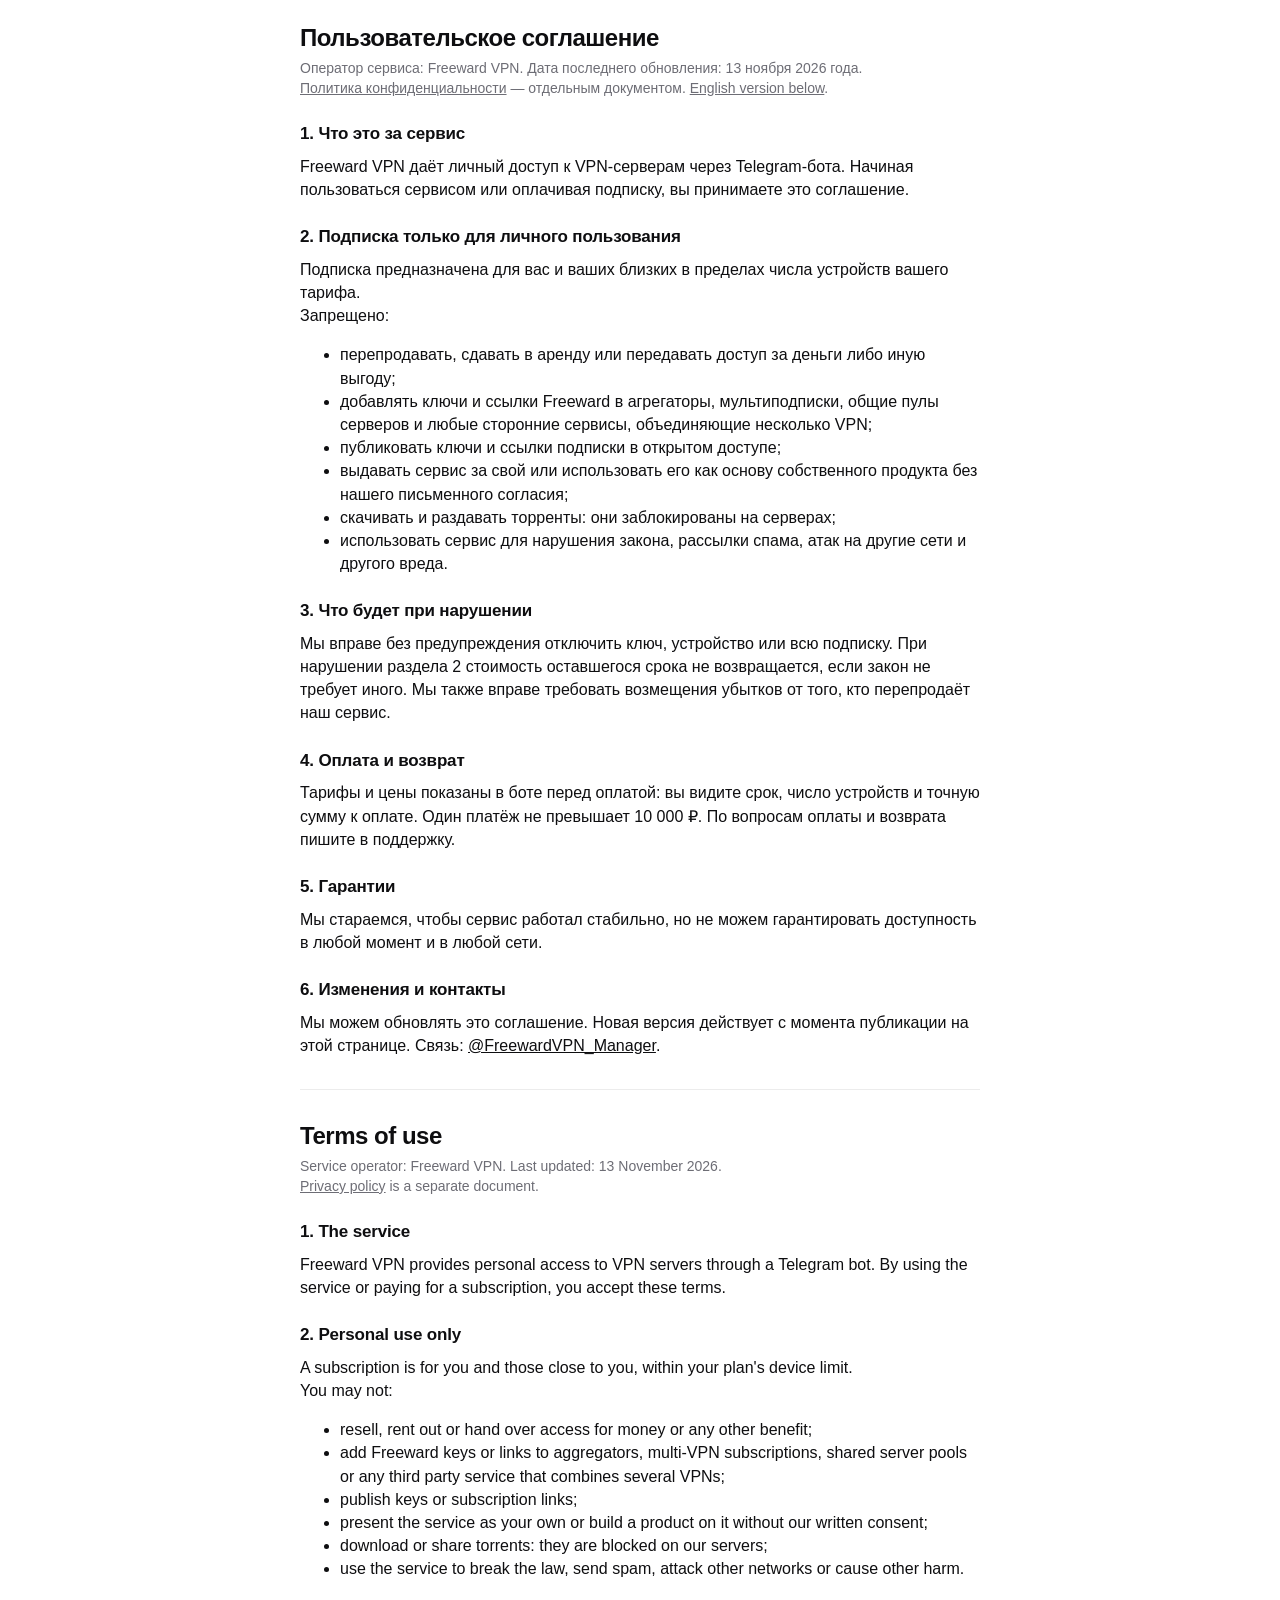
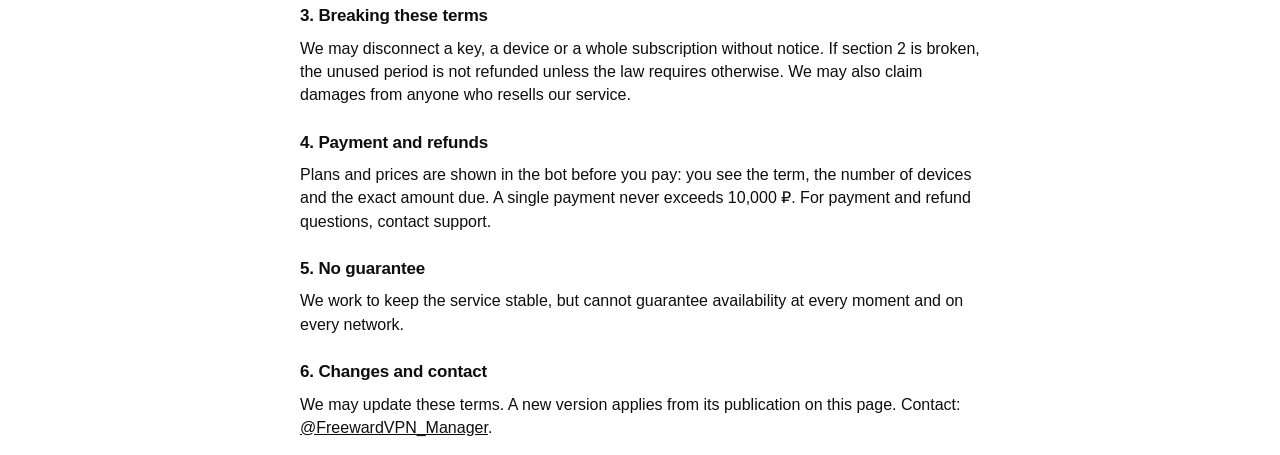
==== terms.html @ 2f69c4b9 "Freeward VPN: public site for payment moderation" ====
<!doctype html>
<html>
<head>
  <meta charset="utf-8">
  <meta name="viewport" content="width=device-width, initial-scale=1">
  <title>Freeward VPN: пользовательское соглашение</title>
  <link rel="stylesheet" href="style.css">
</head>
<body class="document">
  <main>
    <h1>Пользовательское соглашение</h1>
    <p class="hint">Оператор сервиса: Freeward VPN. Дата последнего обновления: 13 ноября 2026 года.</p>
    <p class="hint"><a href="privacy.html">Политика конфиденциальности</a> — отдельным документом. <a href="#en">English version below</a>.</p>

    <h2>1. Что это за сервис</h2>
    <p>Freeward VPN даёт личный доступ к VPN-серверам через Telegram-бота. Начиная пользоваться сервисом или оплачивая подписку, вы принимаете это соглашение.</p>

    <h2>2. Подписка только для личного пользования</h2>
    <p>Подписка предназначена для вас и ваших близких в пределах числа устройств вашего тарифа.</p>
    <p>Запрещено:</p>
    <ul>
      <li>перепродавать, сдавать в аренду или передавать доступ за деньги либо иную выгоду;</li>
      <li>добавлять ключи и ссылки Freeward в агрегаторы, мультиподписки, общие пулы серверов и любые сторонние сервисы, объединяющие несколько VPN;</li>
      <li>публиковать ключи и ссылки подписки в открытом доступе;</li>
      <li>выдавать сервис за свой или использовать его как основу собственного продукта без нашего письменного согласия;</li>
      <li>скачивать и раздавать торренты: они заблокированы на серверах;</li>
      <li>использовать сервис для нарушения закона, рассылки спама, атак на другие сети и другого вреда.</li>
    </ul>

    <h2>3. Что будет при нарушении</h2>
    <p>Мы вправе без предупреждения отключить ключ, устройство или всю подписку. При нарушении раздела 2 стоимость оставшегося срока не возвращается, если закон не требует иного. Мы также вправе требовать возмещения убытков от того, кто перепродаёт наш сервис.</p>

    <h2>4. Оплата и возврат</h2>
    <p>Тарифы и цены показаны в боте перед оплатой: вы видите срок, число устройств и точную сумму к оплате. Один платёж не превышает 10 000 ₽. По вопросам оплаты и возврата пишите в поддержку.</p>

    <h2>5. Гарантии</h2>
    <p>Мы стараемся, чтобы сервис работал стабильно, но не можем гарантировать доступность в любой момент и в любой сети.</p>

    <h2>6. Изменения и контакты</h2>
    <p>Мы можем обновлять это соглашение. Новая версия действует с момента публикации на этой странице. Связь: <a href="https://t.me/FreewardVPN_Manager">@FreewardVPN_Manager</a>.</p>

    <hr>

    <h1 id="en">Terms of use</h1>
    <p class="hint">Service operator: Freeward VPN. Last updated: 13 November 2026.</p>
    <p class="hint"><a href="privacy.html">Privacy policy</a> is a separate document.</p>

    <h2>1. The service</h2>
    <p>Freeward VPN provides personal access to VPN servers through a Telegram bot. By using the service or paying for a subscription, you accept these terms.</p>

    <h2>2. Personal use only</h2>
    <p>A subscription is for you and those close to you, within your plan's device limit.</p>
    <p>You may not:</p>
    <ul>
      <li>resell, rent out or hand over access for money or any other benefit;</li>
      <li>add Freeward keys or links to aggregators, multi-VPN subscriptions, shared server pools or any third party service that combines several VPNs;</li>
      <li>publish keys or subscription links;</li>
      <li>present the service as your own or build a product on it without our written consent;</li>
      <li>download or share torrents: they are blocked on our servers;</li>
      <li>use the service to break the law, send spam, attack other networks or cause other harm.</li>
    </ul>

    <h2>3. Breaking these terms</h2>
    <p>We may disconnect a key, a device or a whole subscription without notice. If section 2 is broken, the unused period is not refunded unless the law requires otherwise. We may also claim damages from anyone who resells our service.</p>

    <h2>4. Payment and refunds</h2>
    <p>Plans and prices are shown in the bot before you pay: you see the term, the number of devices and the exact amount due. A single payment never exceeds 10,000 ₽. For payment and refund questions, contact support.</p>

    <h2>5. No guarantee</h2>
    <p>We work to keep the service stable, but cannot guarantee availability at every moment and on every network.</p>

    <h2>6. Changes and contact</h2>
    <p>We may update these terms. A new version applies from its publication on this page. Contact: <a href="https://t.me/FreewardVPN_Manager">@FreewardVPN_Manager</a>.</p>
  </main>
</body>
</html>
---- style.css ----
/* One black and white look, the same as the logo. Telegram's own theme colours
   are not used: they differ between apps and turn the brand a muddy blue. */
:root {
  --bg: #ffffff;
  --surface: #f4f4f6;
  --soft: #e9e9ed;
  --line: rgb(14 14 16 / .08);
  --fg: #0e0e10;
  --muted: #6d6d75;
  --accent: #0e0e10;
  --on-accent: #ffffff;
  --good: #1f9d55;
  --bad: #d6453d;

  /* A soft overshoot, the feel of iOS springs. */
  --spring: linear(0, .009, .035 2.1%, .141 4.4%, .723 12.9%, .938 16.7%, 1.017, 1.077,
    1.121, 1.149 24.3%, 1.159, 1.163, 1.161, 1.154 29.9%, 1.129 32.8%, 1.051 39.6%,
    1.017 43.1%, .991, .977 51%, .974 53.8%, .975 57.1%, .997 69.8%, 1.003 76.9%, 1);
  --smooth: cubic-bezier(.22, 1, .36, 1);
  --tab-height: 62px;
  --bottom: max(env(safe-area-inset-bottom), var(--tg-safe-area-inset-bottom, 0px));
}

:root[data-theme="dark"] {
  --bg: #0e0e10;
  --surface: #18181c;
  --soft: #26262c;
  --line: rgb(255 255 255 / .08);
  --fg: #ffffff;
  --muted: #92929b;
  --accent: #ffffff;
  --on-accent: #0e0e10;
  --good: #37c978;
  --bad: #ff6b62;
}

@media (prefers-color-scheme: dark) {
  :root:not([data-theme="light"]) {
    --bg: #0e0e10;
    --surface: #18181c;
    --soft: #26262c;
    --line: rgb(255 255 255 / .08);
    --fg: #ffffff;
    --muted: #92929b;
    --accent: #ffffff;
    --on-accent: #0e0e10;
    --good: #37c978;
    --bad: #ff6b62;
  }
}

* { box-sizing: border-box; -webkit-tap-highlight-color: transparent; }

html { background: var(--bg); }

body {
  margin: 0;
  min-height: 100vh;
  overflow-x: hidden;
  background: var(--bg);
  color: var(--fg);
  font: 16px/1.45 -apple-system, BlinkMacSystemFont, "Segoe UI", Roboto, "Helvetica Neue", sans-serif;
  -webkit-font-smoothing: antialiased;
}

main {
  width: 100%;
  max-width: 520px;
  margin: 0 auto;
  padding: 16px 16px calc(var(--tab-height) + var(--bottom) + 24px);
}

/* Everything on a screen arrives one after another, from where the finger went. */
section > *, .tiles > *, #more-list > *, #device-list > * { animation: rise .6s var(--smooth) backwards; }
section > :nth-child(2) { animation-delay: .03s; }
section > :nth-child(3) { animation-delay: .06s; }
section > :nth-child(4) { animation-delay: .09s; }
section > :nth-child(5) { animation-delay: .12s; }
section > :nth-child(n + 6) { animation-delay: .15s; }
.tiles > :nth-child(1), #more-list > :nth-child(1), #device-list > :nth-child(1) { animation-delay: .08s; }
.tiles > :nth-child(2), #more-list > :nth-child(2), #device-list > :nth-child(2) { animation-delay: .12s; }
.tiles > :nth-child(3), #more-list > :nth-child(3), #device-list > :nth-child(3) { animation-delay: .16s; }
.tiles > :nth-child(4), #more-list > :nth-child(4), #device-list > :nth-child(4) { animation-delay: .2s; }
#more-list > :nth-child(n + 5), #device-list > :nth-child(n + 5) { animation-delay: .24s; }

h1 { font-size: 28px; line-height: 1.15; letter-spacing: -.025em; margin: 8px 0 6px; font-weight: 750; }
h2 { font-size: 17px; letter-spacing: -.01em; margin: 26px 0 8px; font-weight: 700; }
p { margin: 0; }
.muted { color: var(--muted); }
.small { font-size: 14px; }
.center { text-align: center; margin-top: 20px; }
.pre { white-space: pre-line; }

@keyframes rise {
  from { opacity: 0; transform: translate(var(--from-x, 0), var(--from-y, 12px)); }
  to { opacity: 1; transform: none; }
}

@keyframes grow { from { transform: scaleX(0); } }
@keyframes pop { 40% { transform: scale(1.22); } }

@keyframes logo-in {
  from { opacity: 0; transform: scale(.4) rotate(-14deg); }
  to { opacity: 1; transform: none; }
}

@keyframes breathe { 50% { transform: scale(1.05); } }

/* Top line of the home screen. */
.top { display: flex; align-items: center; gap: 10px; }
.top strong { font-size: 17px; letter-spacing: -.01em; flex: 1; }

.cross {
  width: 20px;
  height: 26px;
  background: var(--fg);
  mask: url(logo.svg) center / contain no-repeat;
  -webkit-mask: url(logo.svg) center / contain no-repeat;
}

.pill {
  display: inline-flex;
  align-items: center;
  gap: 7px;
  padding: 6px 12px;
  border-radius: 99px;
  background: var(--surface);
  color: var(--muted);
  font-size: 13px;
  font-weight: 600;
}

.pill::before {
  content: "";
  width: 8px;
  height: 8px;
  border-radius: 50%;
  background: var(--muted);
}

.pill.on { color: var(--fg); }
.pill.on::before { background: var(--good); animation: pulse 2.2s ease-out infinite; }

@keyframes pulse {
  0% { box-shadow: 0 0 0 0 color-mix(in srgb, var(--good) 55%, transparent); }
  70%, 100% { box-shadow: 0 0 0 9px transparent; }
}

/* The living substance is the heart of the home screen. */
.hero { text-align: center; padding: 8px 0 18px; }
.hero h1 { margin-top: 0; }

.orb {
  display: grid;
  place-items: center;
  width: 216px;
  height: 216px;
  margin: 6px auto 8px;
}

.orb canvas { grid-area: 1 / 1; width: 100%; height: 100%; }

.orb .mark {
  grid-area: 1 / 1;
  width: 30px;
  height: 38px;
  background: var(--bg);
  mask: url(logo.svg) center / contain no-repeat;
  -webkit-mask: url(logo.svg) center / contain no-repeat;
}

.orb { transition: opacity .5s ease; animation: orb-in .8s var(--spring) backwards; }
.orb.sleep { opacity: .28; }

@keyframes orb-in {
  from { opacity: 0; transform: scale(.6); }
  to { opacity: 1; transform: none; }
}

.bar {
  height: 6px;
  max-width: 260px;
  margin: 14px auto 0;
  border-radius: 99px;
  background: var(--soft);
  overflow: hidden;
}

.bar i {
  display: block;
  height: 100%;
  border-radius: 99px;
  background: var(--fg);
  transform-origin: left;
  animation: grow 1.2s var(--smooth) .25s both;
}

.bar.low i { background: var(--bad); }

/* Buttons sink under the finger and spring back. */
button {
  display: flex;
  align-items: center;
  justify-content: center;
  gap: 8px;
  width: 100%;
  min-height: 52px;
  padding: 14px 16px;
  border: 0;
  border-radius: 16px;
  background: var(--surface);
  color: var(--fg);
  font: inherit;
  font-weight: 650;
  text-align: center;
  cursor: pointer;
  transition: transform .45s var(--spring), background-color .2s ease, color .2s ease, opacity .2s ease;
}

button:active { transform: scale(.97); transition-duration: .1s; }
button:disabled { opacity: .5; }
svg { flex: none; width: 22px; height: 22px; fill: currentColor; fill-rule: evenodd; }
.primary { background: var(--accent); color: var(--on-accent); }
.ghost { background: var(--surface); }
.ghost.small { width: auto; min-height: 38px; padding: 8px 14px; border-radius: 12px; background: var(--soft); font-size: 14px; flex: none; }
.stack { display: grid; gap: 8px; }
#screen-devices .primary, #screen-friends .primary, #doctor-fix { margin-top: 12px; }
#copy-ref, #doctor-support { margin-top: 8px; }

.panel {
  margin-top: 14px;
  padding: 16px;
  border-radius: 20px;
  background: var(--surface);
}

.panel h2 { margin: 0 0 10px; }

.steps { list-style: none; margin: 0; padding: 0; display: grid; gap: 12px; }
.steps li { display: flex; align-items: center; gap: 12px; }
.steps span { flex: 1; font-size: 15px; line-height: 1.3; }

.steps b {
  flex: none;
  display: grid;
  place-items: center;
  width: 28px;
  height: 28px;
  border-radius: 50%;
  background: var(--accent);
  color: var(--on-accent);
  font-size: 14px;
}

/* Four doors on the home screen. */
.tiles { display: grid; grid-template-columns: 1fr 1fr; gap: 8px; margin-top: 14px; }

.tile {
  display: block;
  min-height: 104px;
  padding: 14px;
  border-radius: 20px;
  text-align: left;
  font-weight: 650;
  line-height: 1.25;
}

.tile svg { display: block; margin-bottom: 12px; }
.tile small { display: block; margin-top: 2px; color: var(--muted); font-weight: 500; font-size: 13px; }

/* Rows in a list: devices, plans and the "More" tab. */
.list { display: grid; gap: 8px; margin-top: 14px; }
h2 + .list, h2 + .chips { margin-top: 0; }

.row {
  display: flex;
  align-items: center;
  justify-content: flex-start;
  min-height: 60px;
  padding: 12px 14px;
  gap: 12px;
  text-align: left;
  font-weight: 600;
  border-radius: 18px;
  background: var(--surface);
  outline: 2px solid transparent;
  outline-offset: -2px;
  transition: transform .5s var(--spring), outline-color .2s ease, background-color .2s ease;
}

.row > span:not(.icon):not(.end) { flex: 1; min-width: 0; line-height: 1.25; }
.row small { display: block; color: var(--muted); font-weight: 500; font-size: 13px; margin-top: 2px; }
.row .end { flex: none; color: var(--muted); font-size: 14px; font-weight: 600; }
.row .chevron { flex: none; display: grid; color: var(--muted); }
.row .chevron svg { width: 18px; height: 18px; }
.row[aria-pressed="true"] { outline-color: var(--fg); transform: scale(1.015); }
.row[aria-pressed="true"] .deal { animation: pop .5s var(--spring); }

.row .icon {
  flex: none;
  display: grid;
  place-items: center;
  width: 38px;
  height: 38px;
  border-radius: 12px;
  background: var(--soft);
}

.row .deal {
  margin-left: 8px;
  padding: 2px 7px;
  border-radius: 99px;
  background: var(--accent);
  color: var(--on-accent);
  font-size: 12px;
  font-style: normal;
  font-weight: 700;
}

.dot { flex: none; width: 10px; height: 10px; border-radius: 50%; background: var(--muted); }
.dot.on { background: var(--good); animation: pulse 2.2s ease-out infinite; }
.dot.off { background: var(--bad); }

/* Settings-style groups: rows share one card and part with a thin line. */
.group { overflow: hidden; border-radius: 20px; background: var(--surface); }
.group .row { width: 100%; min-height: 58px; border-radius: 0; background: transparent; }
.group .row + .row { box-shadow: inset 0 1px 0 var(--line); }
.group .row:active { transform: none; background: var(--soft); }
.group.settings { padding: 12px; }
.group.settings .langs { margin-top: 0; background: var(--soft); }
.group.settings .label { margin: 0 2px 8px; color: var(--muted); font-size: 14px; }
.group.settings .langs + .label { margin-top: 14px; }
#screen-more h2:first-of-type, #more-list h2:first-child { margin-top: 14px; }

/* Device and server counts sit side by side. */
.chips { display: grid; grid-template-columns: 1fr 1fr; gap: 8px; margin-top: 10px; }

.chips button {
  display: block;
  min-height: 72px;
  padding: 12px;
  border-radius: 18px;
  text-align: left;
  outline: 2px solid transparent;
  outline-offset: -2px;
  line-height: 1.25;
}

.chips small { display: block; color: var(--muted); font-weight: 500; font-size: 13px; margin-top: 3px; }
.chips button { transition: transform .5s var(--spring), outline-color .2s ease; }
.chips button[aria-pressed="true"] { outline-color: var(--fg); transform: scale(1.03); }

.switch { display: flex; align-items: center; gap: 12px; margin-top: 18px; font-weight: 600; cursor: pointer; }

.switch input {
  appearance: none;
  -webkit-appearance: none;
  flex: none;
  position: relative;
  width: 48px;
  height: 28px;
  margin: 0;
  border-radius: 99px;
  background: var(--soft);
  transition: background-color .2s ease;
}

.switch input::after {
  content: "";
  position: absolute;
  top: 3px;
  left: 3px;
  width: 22px;
  height: 22px;
  border-radius: 50%;
  background: var(--fg);
  transition: transform .4s var(--spring);
}

.switch input:checked { background: var(--good); }
.switch input:checked::after { transform: translateX(20px); background: #fff; }

#gift-box { display: grid; gap: 6px; margin-top: 12px; }

.numbers.single { grid-template-columns: 1fr; }
#status-page { margin-top: 12px; }
#friends-levels { font-size: 15px; }

.steps.page { margin: 16px 0; }
#tv-send, #give-send { margin-top: 12px; }

/* A country row fills up with its share of the votes. */
.vote { position: relative; overflow: hidden; }
.vote .fill { position: absolute; inset: 0 auto 0 0; background: var(--soft); transition: width .7s var(--smooth); }
.vote > span { position: relative; }

/* The answer to "am I protected?" */
.verdict { text-align: center; padding: 26px 18px; }
.verdict h2 { margin: 12px 0 6px; font-size: 22px; }
#protect-mark { display: grid; place-items: center; width: 72px; height: 72px; margin: 0 auto; border-radius: 50%; background: var(--soft); color: var(--muted); }
#protect-mark.on { background: var(--good); color: #fff; animation: pop .6s var(--spring); }
#protect-mark.off { background: var(--bad); color: #fff; animation: pop .6s var(--spring); }
#protect-mark svg { width: 40px; height: 40px; }
#protect-again { margin-top: 10px; }

/* The price stays in view while the plan is being chosen. */
.checkout {
  position: sticky;
  bottom: calc(var(--tab-height) + var(--bottom) + 8px);
  display: grid;
  gap: 8px;
  margin-top: 18px;
  padding: 12px;
  border-radius: 22px;
  background: var(--surface);
  box-shadow: 0 0 0 1px var(--line), 0 10px 30px rgb(0 0 0 / .18);
}

.sum { display: flex; justify-content: space-between; align-items: baseline; gap: 12px; padding: 2px 4px; }
.sum strong { font-size: 26px; font-variant-numeric: tabular-nums; letter-spacing: -.02em; white-space: nowrap; }
.checkout .ghost { background: var(--soft); }

.numbers { display: grid; grid-template-columns: repeat(3, 1fr); gap: 8px; margin-top: 16px; }

.numbers div { padding: 14px 10px; border-radius: 18px; background: var(--surface); text-align: center; }
.numbers b { display: block; font-size: 22px; letter-spacing: -.02em; font-variant-numeric: tabular-nums; }
.numbers span { color: var(--muted); font-size: 13px; }

.langs { display: grid; grid-template-columns: 1fr 1fr; gap: 4px; margin-top: 12px; padding: 4px; border-radius: 16px; background: var(--surface); }
.langs.thirds { grid-template-columns: repeat(3, 1fr); }
.langs.thirds button { font-size: 14px; line-height: 1.15; }
.langs button { min-height: 42px; padding: 8px; border-radius: 12px; background: transparent; color: var(--muted); }
.langs button[aria-pressed="true"] { background: var(--accent); color: var(--on-accent); }

/* The bar at the bottom, like any phone app. */
.tabs {
  position: fixed;
  left: 0;
  right: 0;
  bottom: 0;
  z-index: 3;
  display: flex;
  justify-content: center;
  padding: 6px 8px var(--bottom);
  background: color-mix(in srgb, var(--bg) 88%, transparent);
  backdrop-filter: blur(18px);
  -webkit-backdrop-filter: blur(18px);
  border-top: 1px solid var(--line);
}

.tabs-row { position: relative; display: flex; width: 100%; max-width: 496px; }

/* A soft pill slides under the chosen tab. */
.tab-mark {
  position: absolute;
  top: 0;
  bottom: 0;
  left: 0;
  width: 25%;
  padding: 0 4px;
  transition: transform .55s var(--spring);
}

.tab-mark::before { content: ""; display: block; height: 100%; border-radius: 16px; background: var(--soft); }

.tabs button {
  position: relative;
  flex: 1;
  flex-direction: column;
  gap: 2px;
  min-height: 52px;
  padding: 4px 2px;
  border-radius: 12px;
  background: transparent;
  color: var(--muted);
  font-size: 12px;
  font-weight: 600;
}

.tabs button[aria-current="page"] { color: var(--fg); }
.tabs button[aria-current="page"] svg { animation: pop .5s var(--spring); }
.tabs svg { width: 24px; height: 24px; }

/* Device actions rise from the bottom. */
.sheet {
  position: fixed;
  inset: 0;
  z-index: 6;
  display: flex;
  align-items: flex-end;
  justify-content: center;
  background: rgb(0 0 0 / .5);
  backdrop-filter: blur(6px);
  -webkit-backdrop-filter: blur(6px);
  animation: fade .25s ease both;
}

.sheet.closing { animation: fade .24s ease reverse both; }
.sheet.closing .sheet-card { animation: slide .24s ease-in reverse both; }

.sheet-card {
  display: grid;
  gap: 8px;
  width: 100%;
  max-width: 520px;
  padding: 20px 16px calc(16px + var(--bottom));
  border-radius: 26px 26px 0 0;
  background: var(--bg);
  animation: slide .6s var(--spring) both;
}

.sheet-card h2 { margin: 0; font-size: 22px; overflow-wrap: anywhere; }
.sheet-card > .muted { margin-bottom: 6px; }
.danger { color: var(--bad); }

.rename { display: grid; gap: 8px; }

input:not([type]) {
  width: 100%;
  padding: 14px 16px;
  border: 0;
  border-radius: 16px;
  background: var(--surface);
  color: var(--fg);
  font: inherit;
  outline: 2px solid transparent;
}

input:not([type]):focus { outline-color: var(--fg); }

@keyframes fade { from { opacity: 0; } }
@keyframes slide { from { transform: translateY(100%); } }

.waiting { color: var(--muted); font-size: 14px; padding: 10px 2px; }

.toast {
  position: fixed;
  left: 16px;
  right: 16px;
  bottom: calc(var(--tab-height) + var(--bottom) + 14px);
  z-index: 7;
  max-width: 488px;
  margin: 0 auto;
  padding: 14px 16px;
  border-radius: 16px;
  background: var(--fg);
  color: var(--bg);
  font-weight: 600;
  text-align: center;
  transform: translateY(calc(100% + var(--tab-height) + var(--bottom) + 30px));
  visibility: hidden;
  transition: transform .55s var(--spring);
}

.toast.show { transform: none; visibility: visible; }

/* Success: drops of the substance splash out from the centre. */
.burst { position: fixed; inset: 0; z-index: 5; display: grid; place-items: center; pointer-events: none; }

.burst i {
  grid-area: 1 / 1;
  width: var(--size);
  height: var(--size);
  border-radius: 50%;
  background: var(--fg);
  animation: splash 1.1s var(--smooth) both;
}

@keyframes splash {
  from { opacity: 1; transform: translate(0, 0) scale(.3); }
  70% { opacity: 1; }
  to { opacity: 0; transform: translate(var(--dx), var(--dy)) scale(1); }
}

/* The public page shares the app's look; its links only dress as buttons. */
.button {
  display: flex;
  align-items: center;
  justify-content: center;
  min-height: 52px;
  padding: 14px 16px;
  border-radius: 16px;
  font-weight: 650;
  text-align: center;
  text-decoration: none;
}

a.primary { color: var(--on-accent); }
a.ghost { color: var(--fg); }
.site main { padding-bottom: 32px; }
.site .tile { min-height: 96px; background: var(--surface); }
.site .steps { margin-top: 4px; }
.site .center a { color: inherit; }

/* Long text pages. */
.document { padding: 16px; }
.document main { max-width: 680px; padding: 0; }
.document h1 { font-size: 24px; letter-spacing: -.02em; }
.document h2 { margin-top: 24px; }
.document a { color: inherit; }
.document hr { margin: 32px 0; border: 0; border-top: 1px solid var(--line); }
.document h3 { margin-top: 20px; font-size: 16px; }
.document .hint { color: var(--muted); font-size: 14px; }
.document table { width: 100%; border-collapse: collapse; margin: 12px 0; font-size: 15px; }
.document th, .document td { text-align: left; padding: 8px 10px; border-bottom: 1px solid var(--line); vertical-align: top; }
.document th { font-weight: 600; }

/* The loading screen, black or white to match Telegram. */
.splash {
  position: fixed;
  inset: 0;
  z-index: 10;
  display: grid;
  place-items: center;
  background: var(--paper);
  transition: opacity .6s var(--smooth), transform .7s var(--smooth);
}

.splash.dark { --paper: #0e0e10; }
.splash.light { --paper: #ffffff; }
.splash.done { opacity: 0; transform: scale(1.12); pointer-events: none; }

.splash canvas {
  grid-area: 1 / 1;
  width: min(86vw, 340px);
  height: min(86vw, 340px);
  animation: logo-in .8s var(--spring) both;
}

/* The logo is cut out of the drop in the colour of the background. */
.splash .mark {
  grid-area: 1 / 1;
  width: 46px;
  height: 59px;
  background: var(--paper);
  mask: url(logo.svg) center / contain no-repeat;
  -webkit-mask: url(logo.svg) center / contain no-repeat;
  animation: logo-in .9s var(--spring) .1s both, breathe 3.4s ease-in-out 1s infinite;
}

[hidden] { display: none !important; }

@media (prefers-reduced-motion: reduce) {
  *, *::before, *::after {
    animation-duration: .01ms !important;
    animation-iteration-count: 1 !important;
    transition-duration: .01ms !important;
  }
}
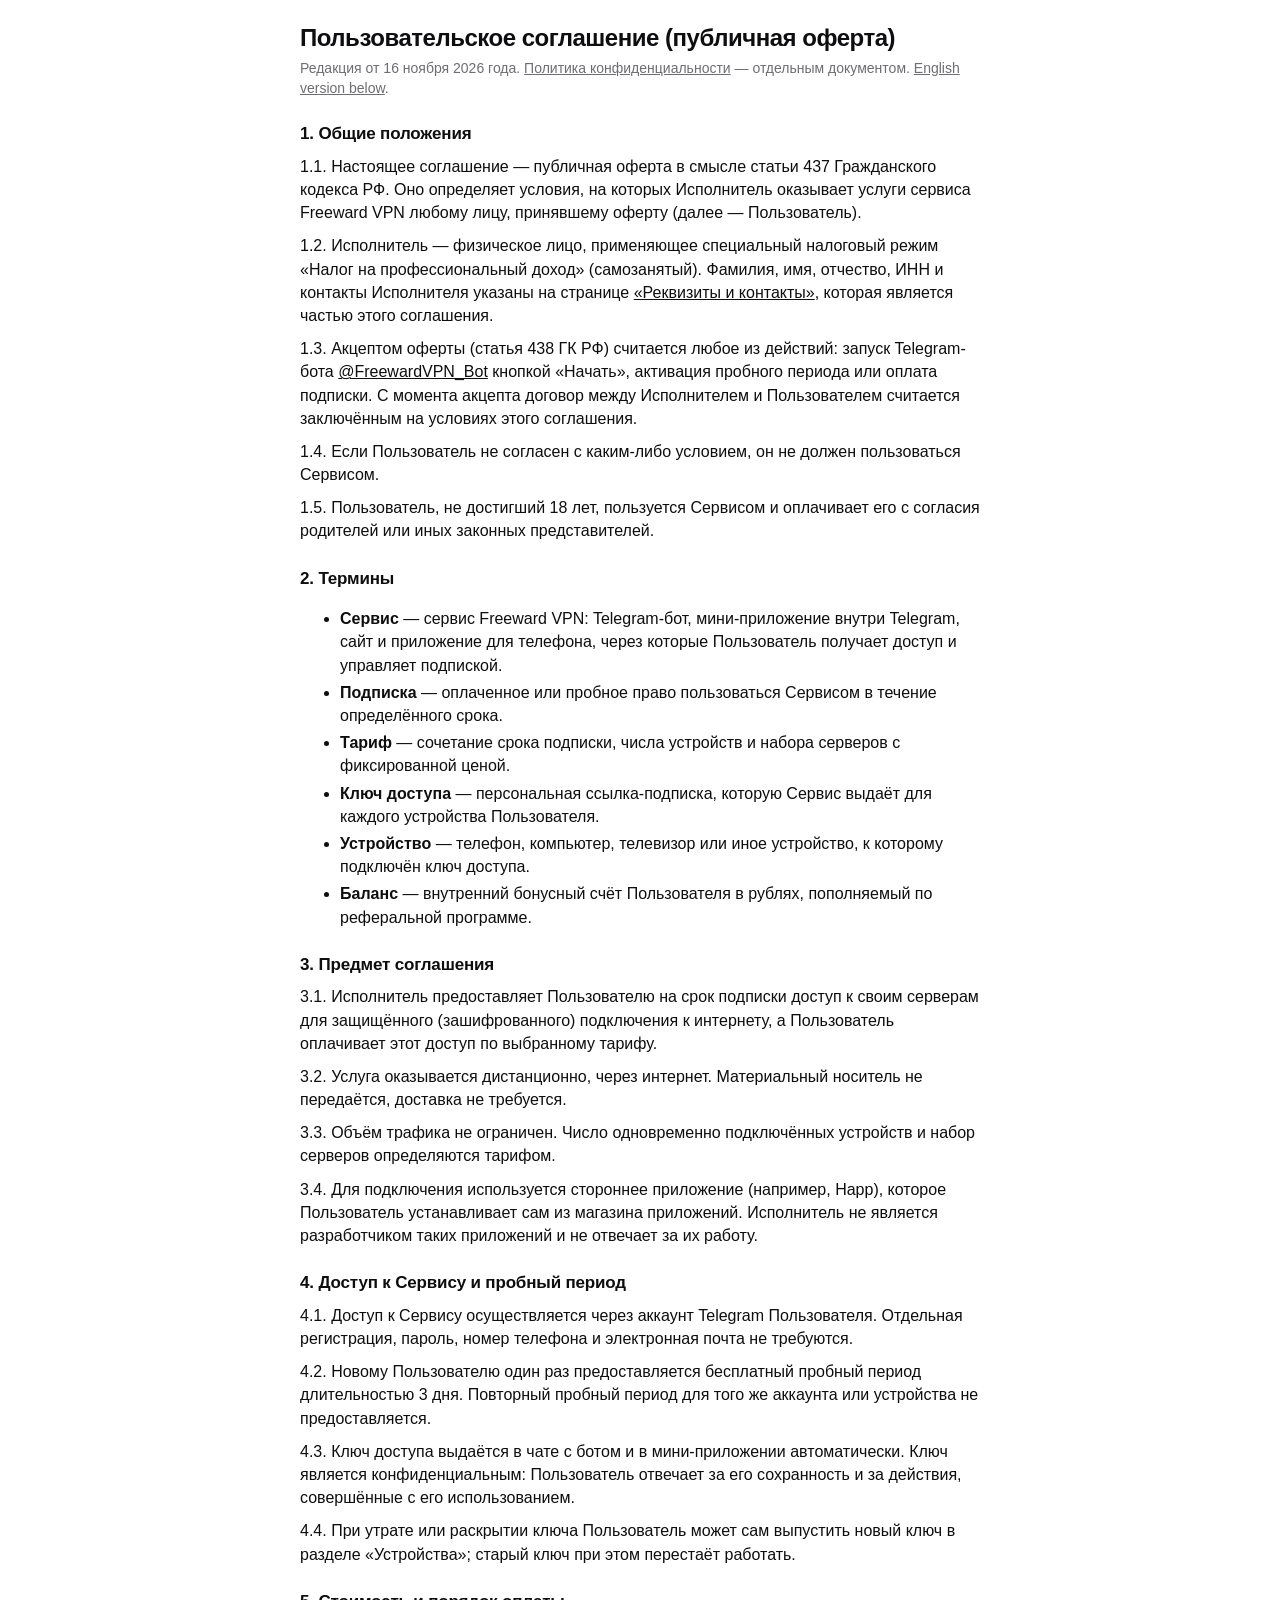
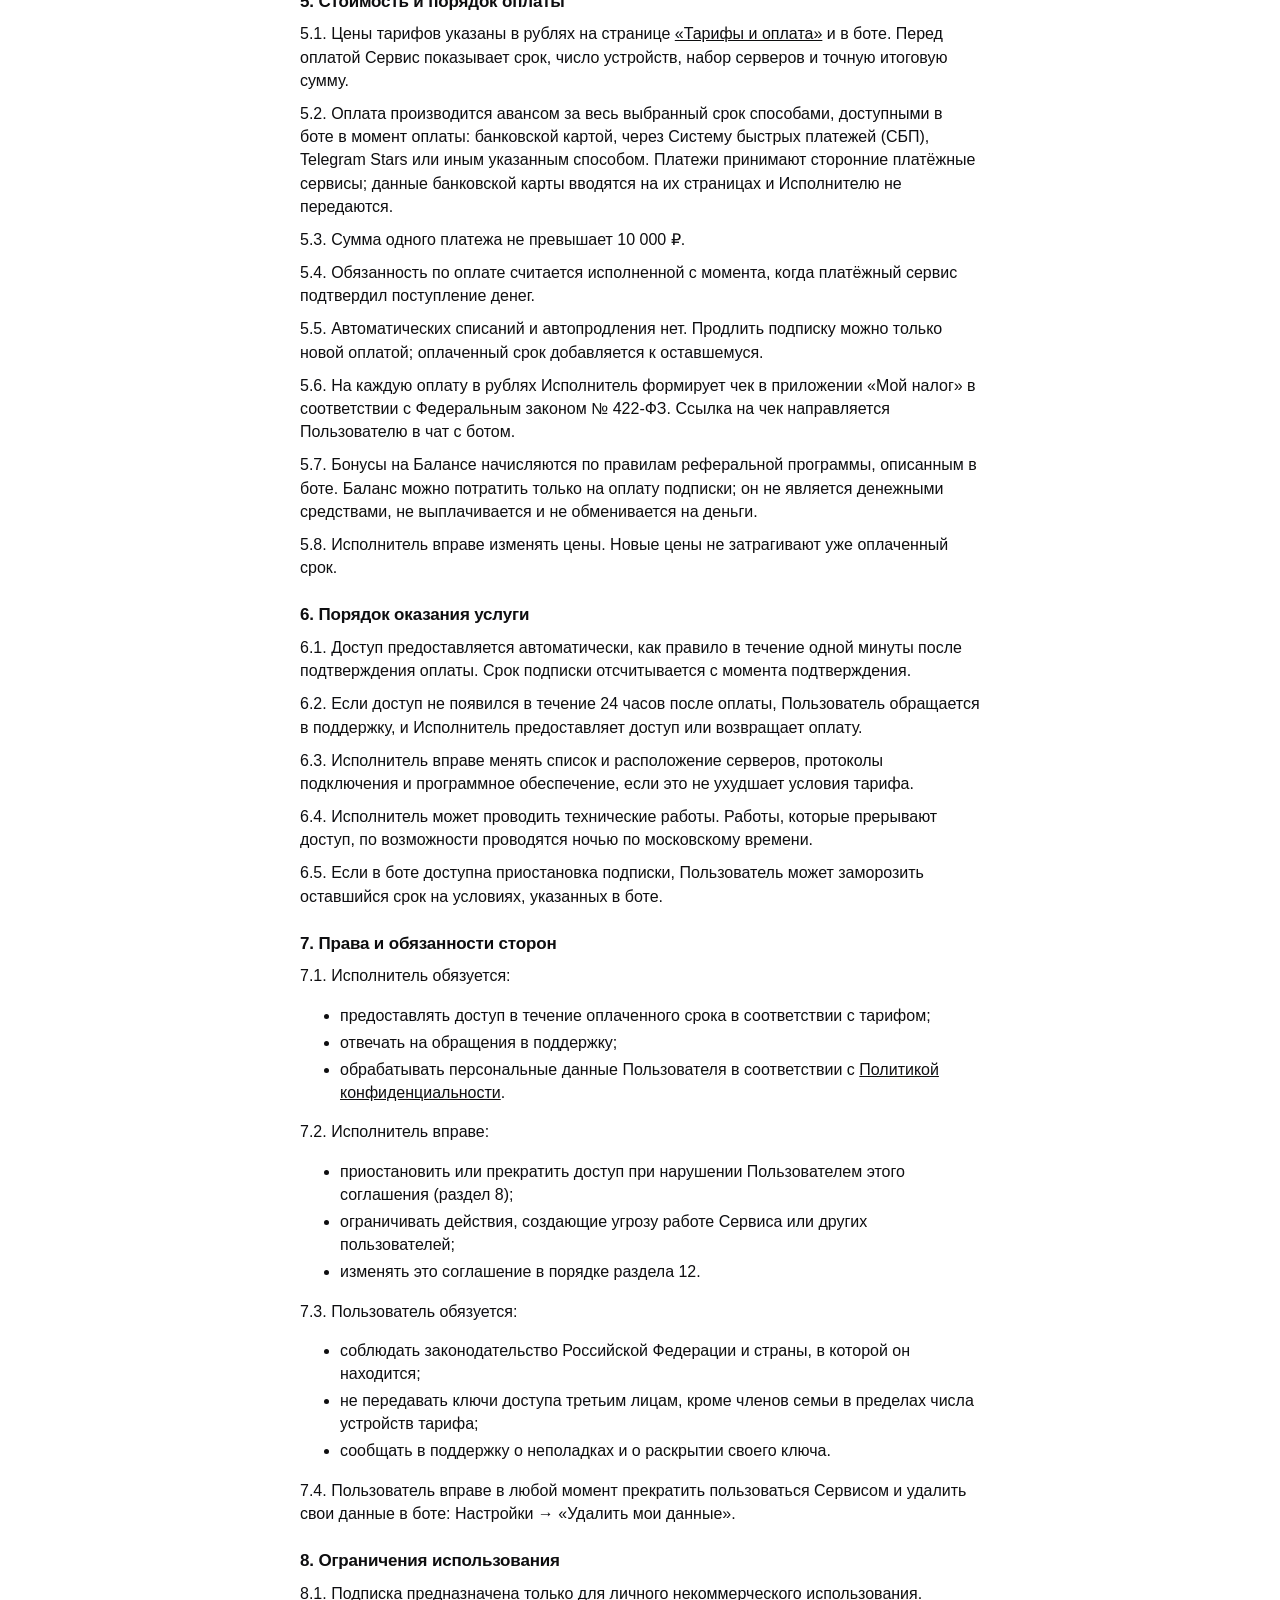
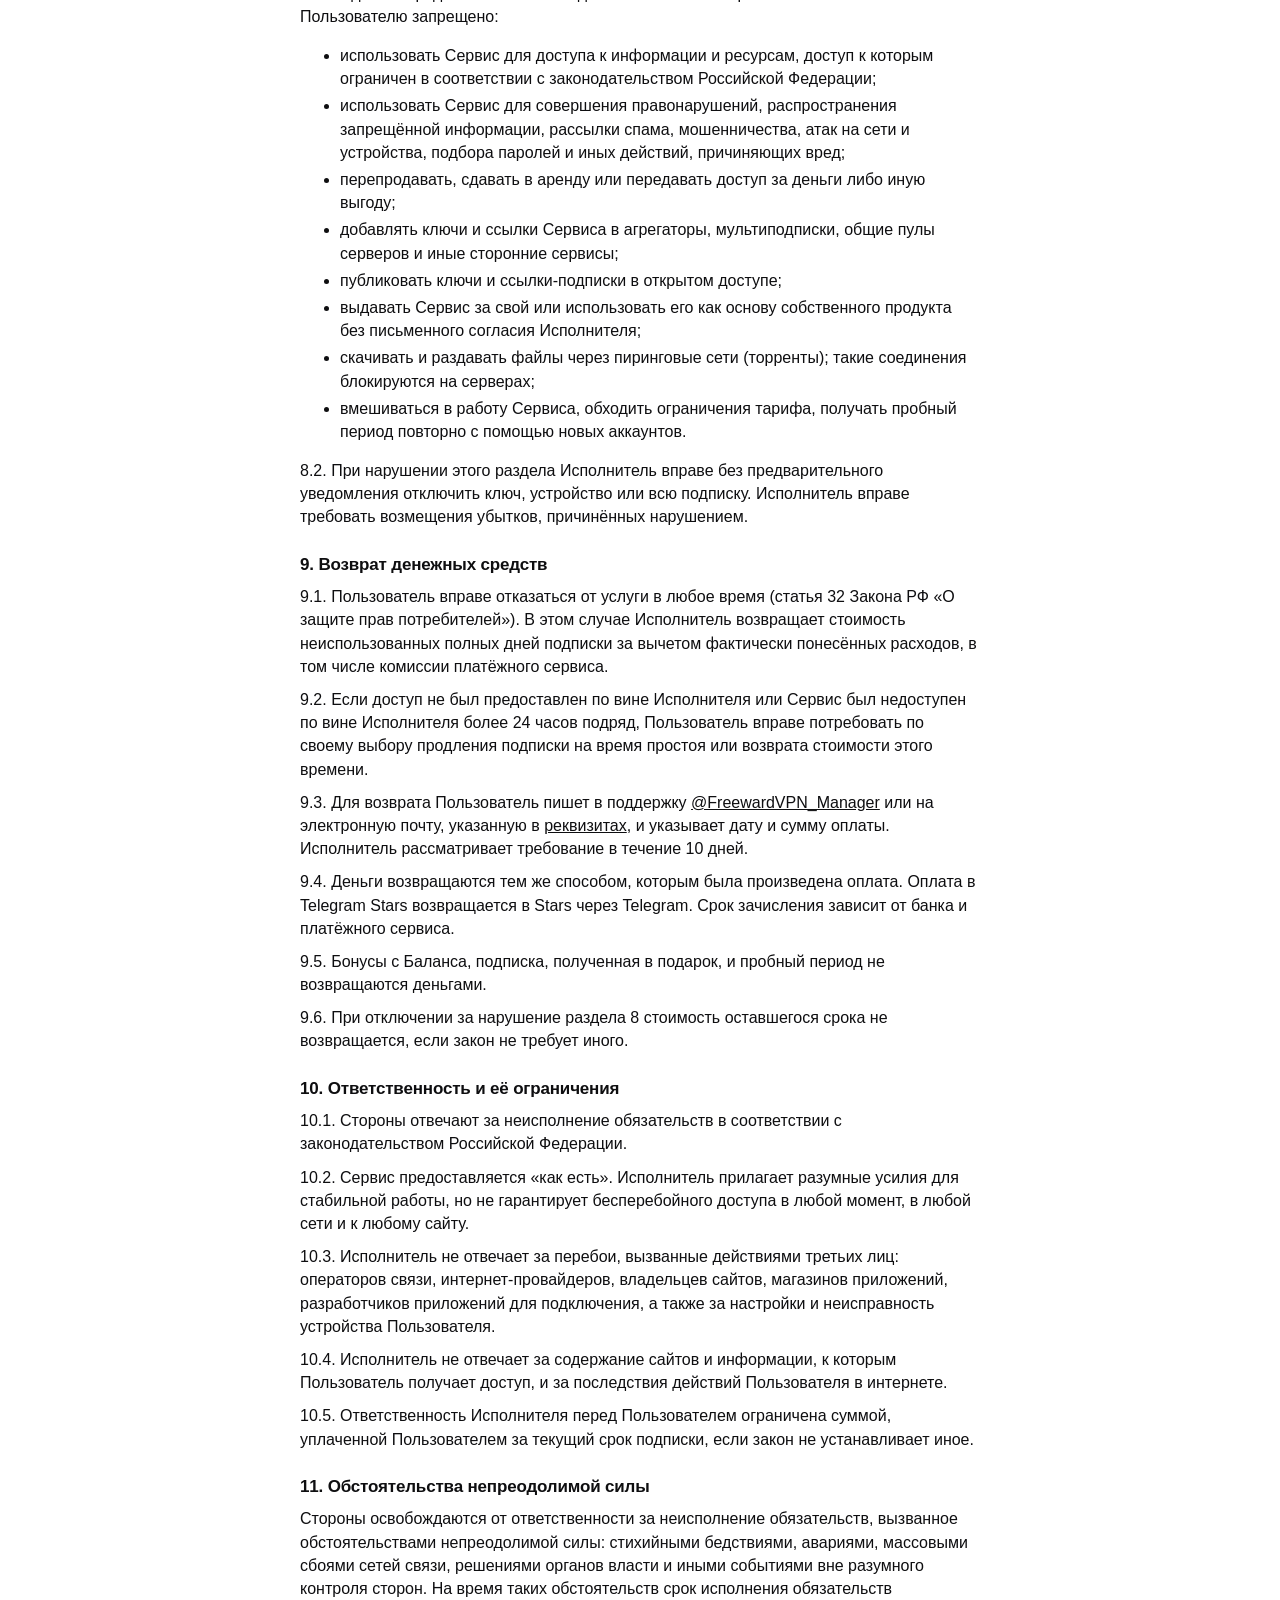
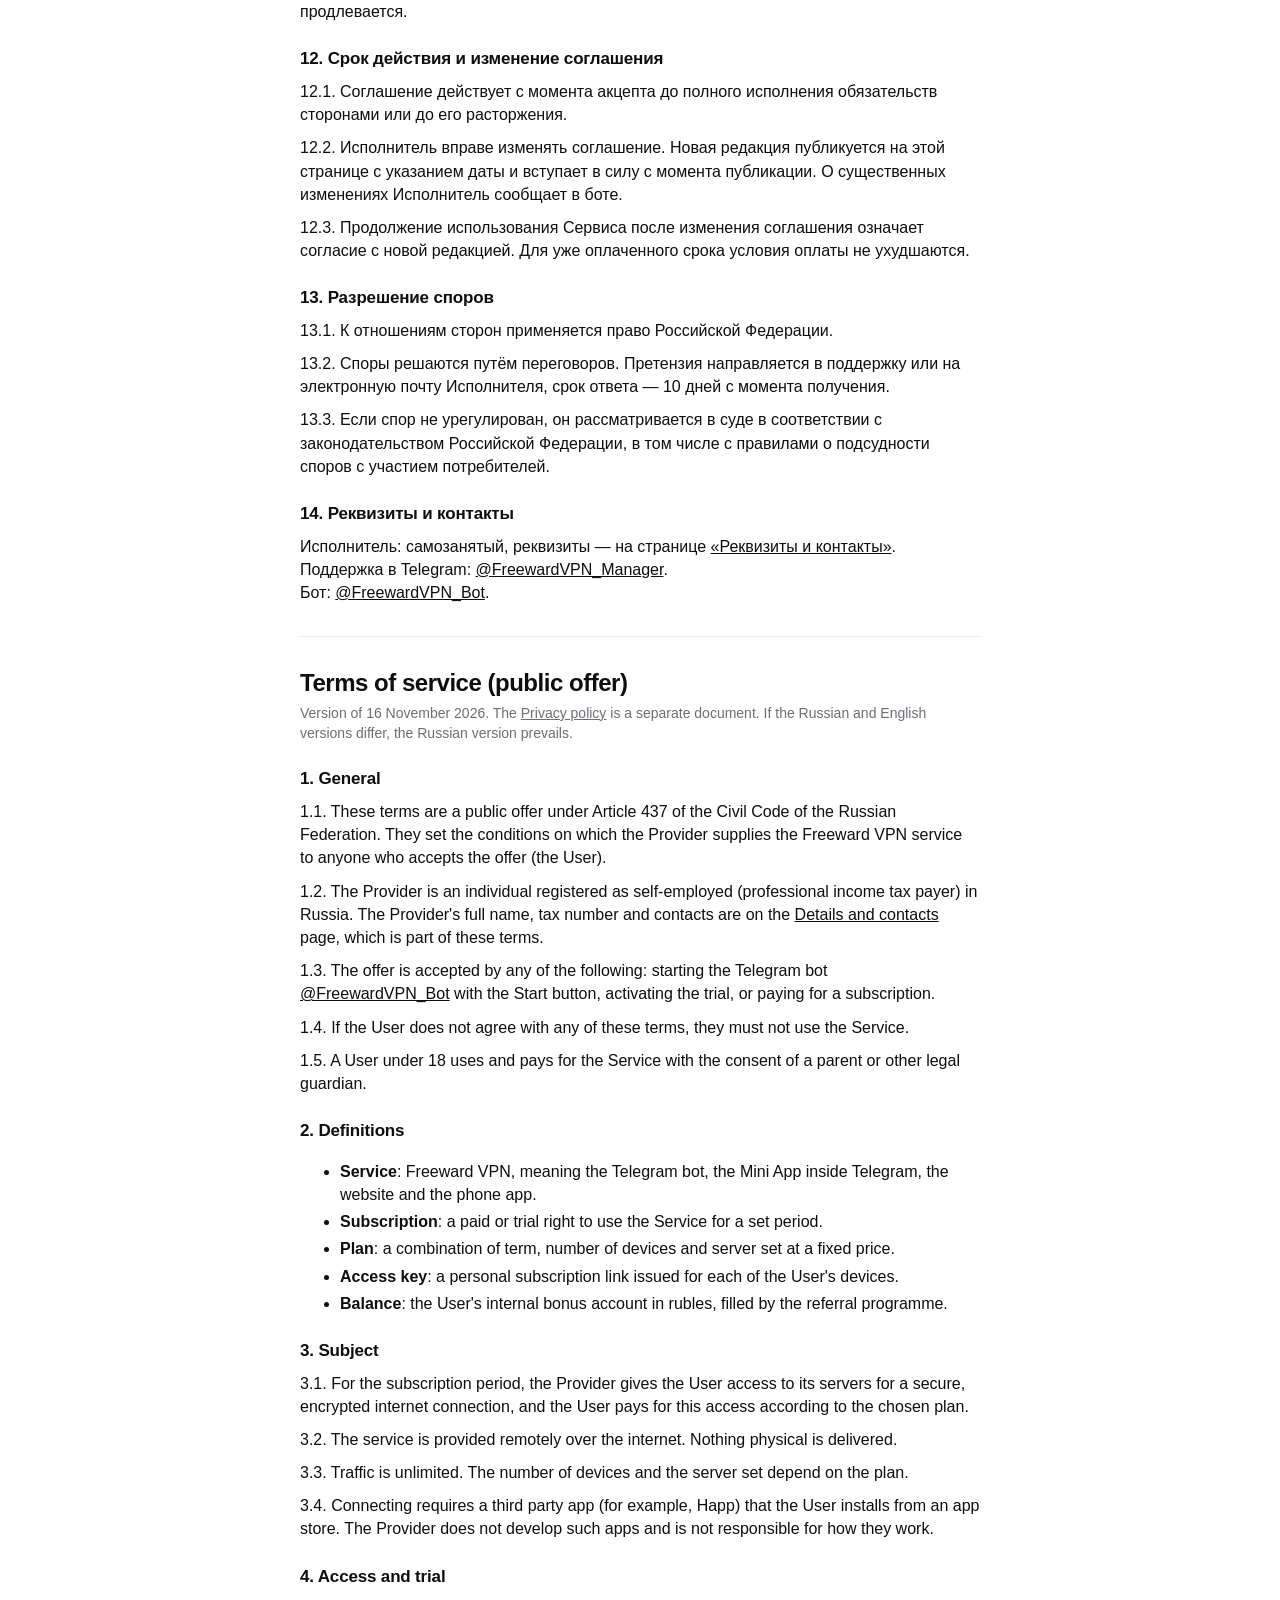
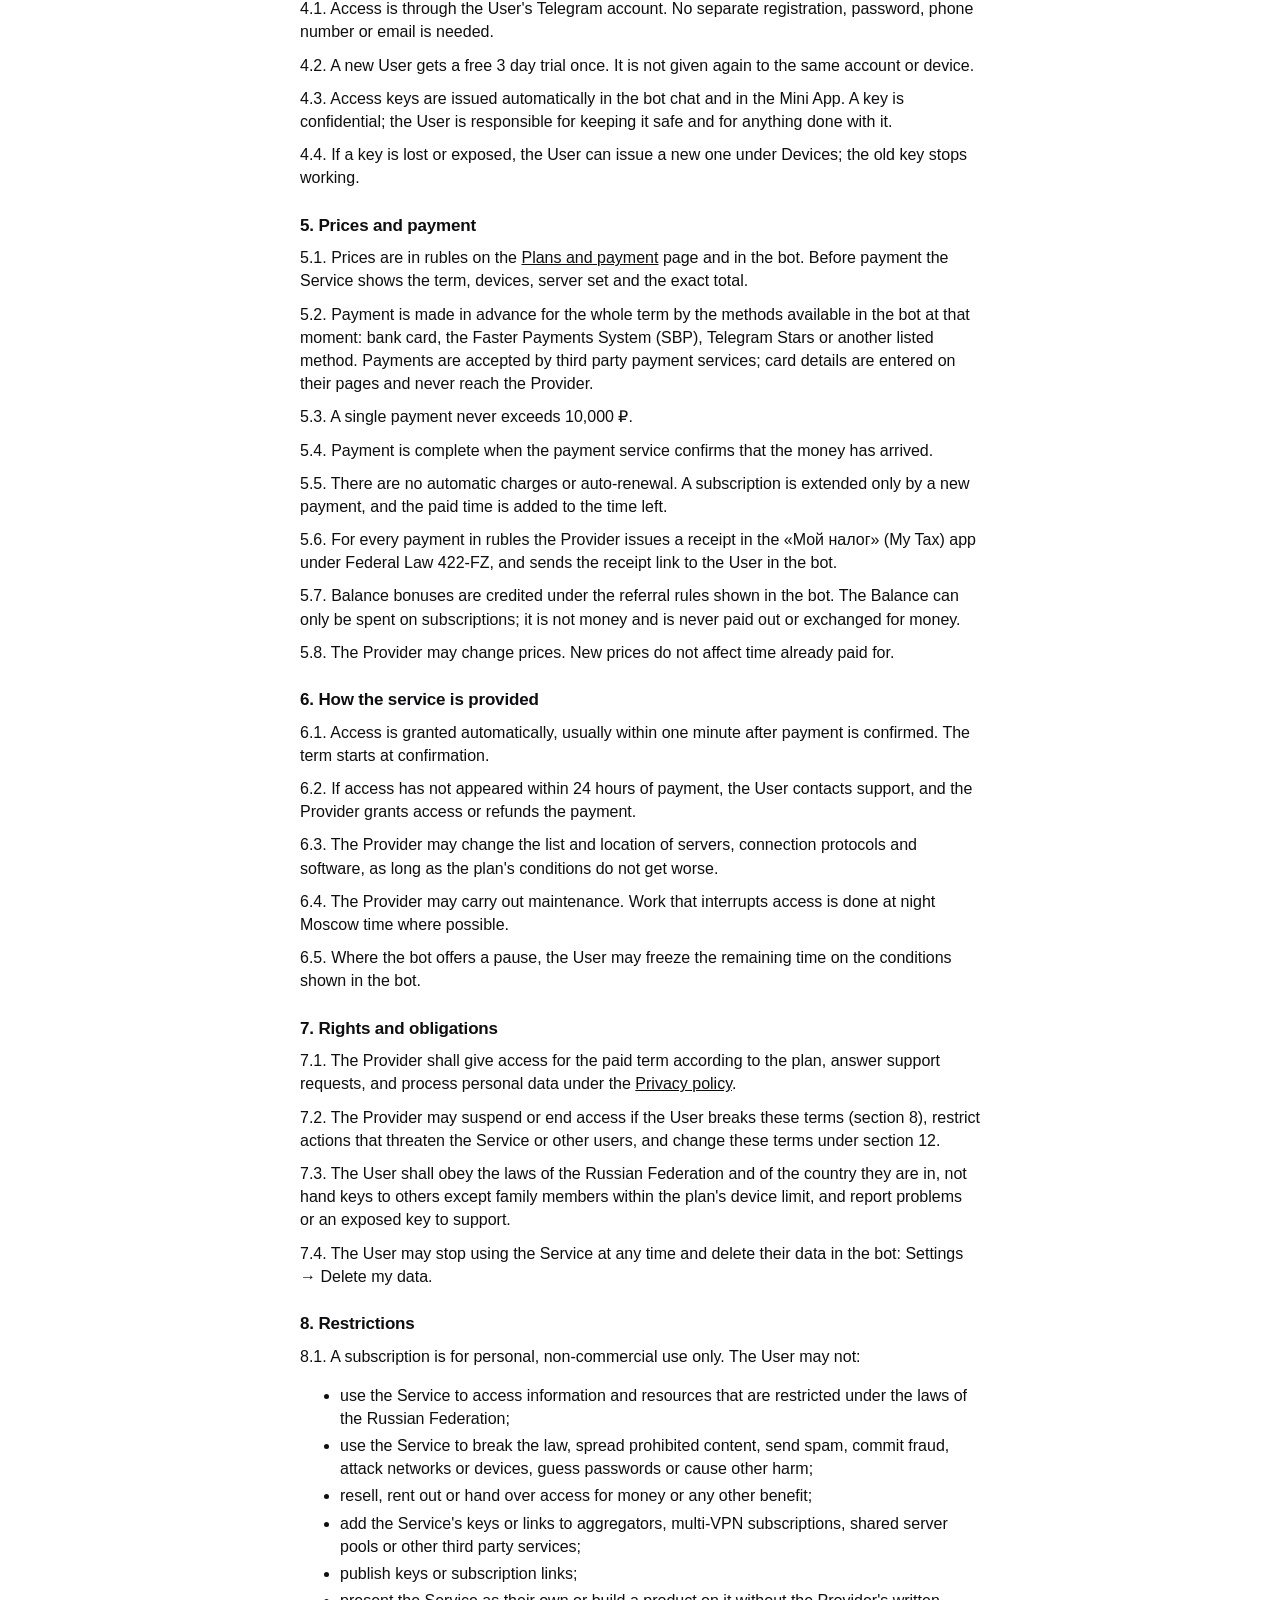
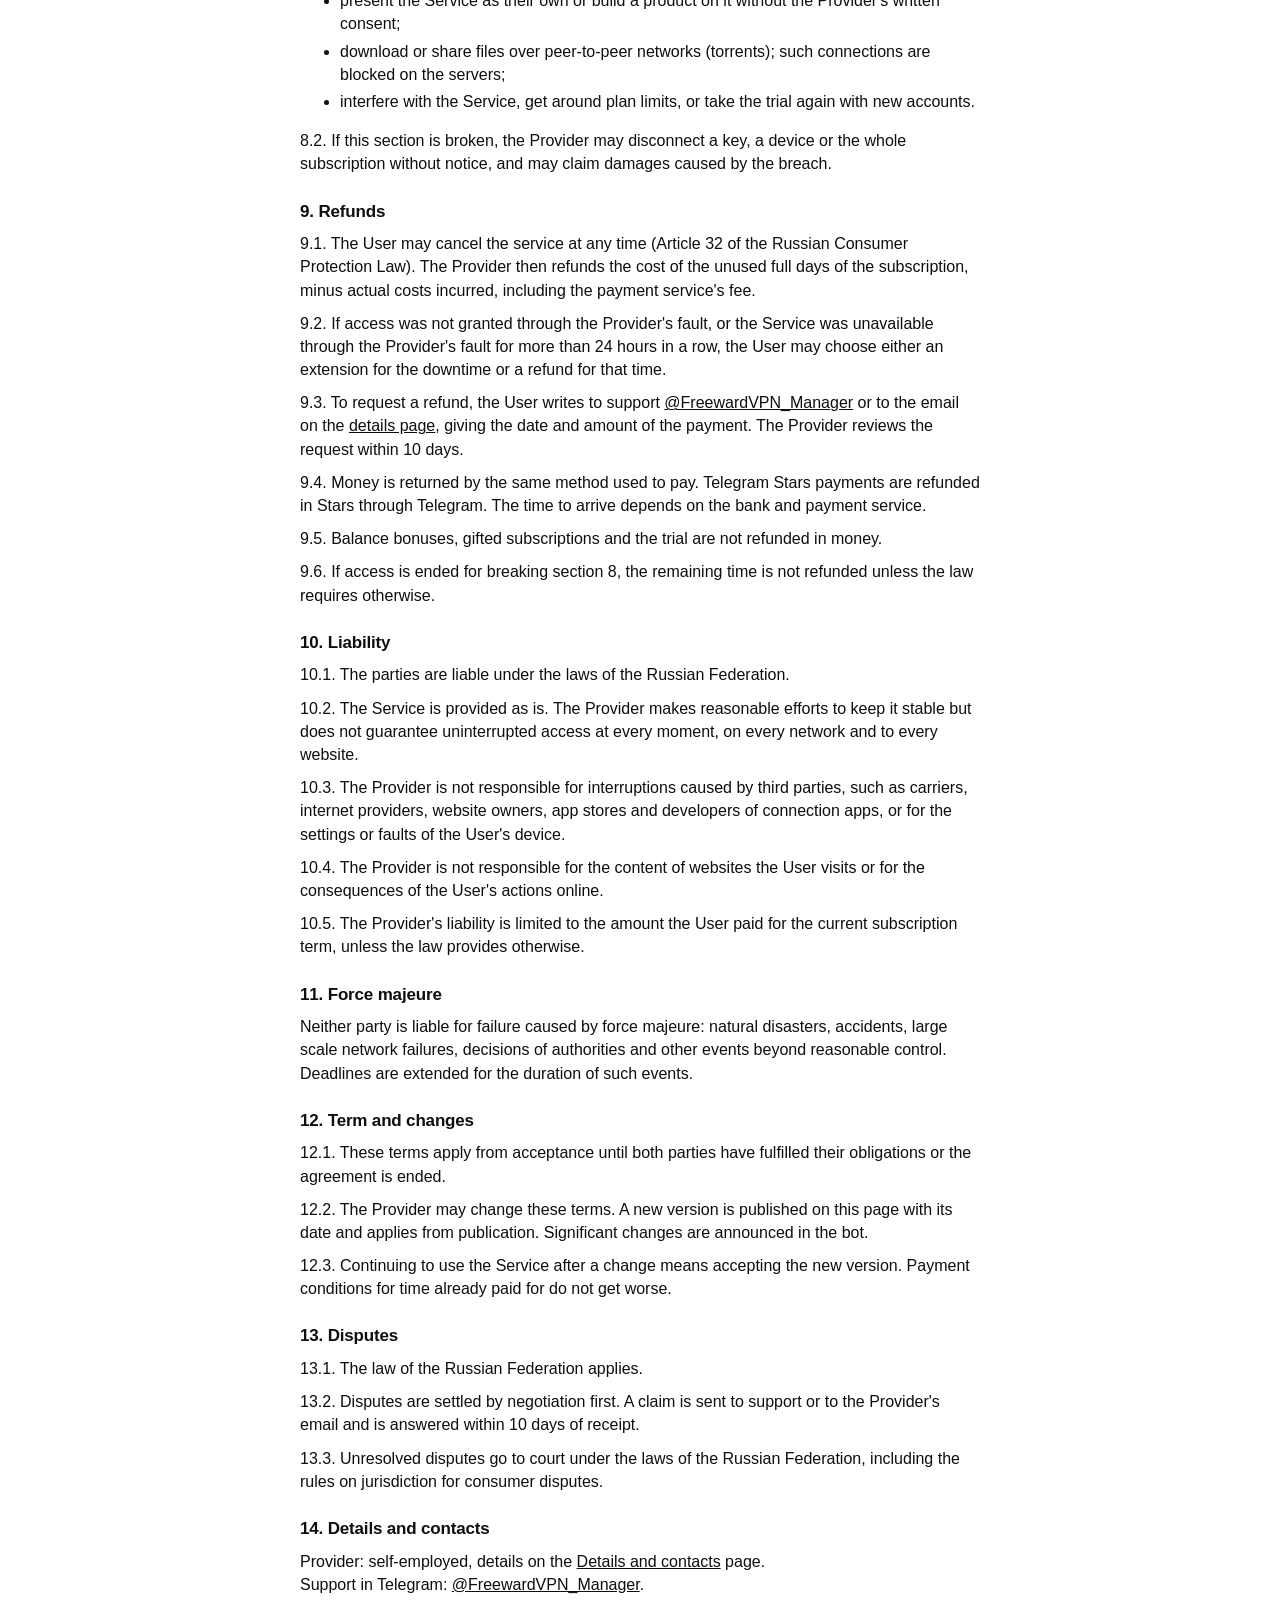
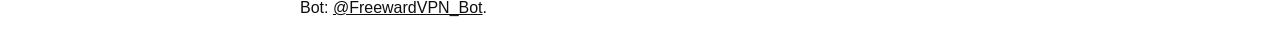
==== commit b5c0e69a: "Full terms and privacy policy" ====
--- a/terms.html
+++ b/terms.html
@@ -8,69 +8,225 @@
 </head>
 <body class="document">
   <main>
-    <h1>Пользовательское соглашение</h1>
-    <p class="hint">Оператор сервиса: Freeward VPN. Дата последнего обновления: 13 ноября 2026 года.</p>
-    <p class="hint"><a href="privacy.html">Политика конфиденциальности</a> — отдельным документом. <a href="#en">English version below</a>.</p>
-
-    <h2>1. Что это за сервис</h2>
-    <p>Freeward VPN даёт личный доступ к VPN-серверам через Telegram-бота. Начиная пользоваться сервисом или оплачивая подписку, вы принимаете это соглашение.</p>
-
-    <h2>2. Подписка только для личного пользования</h2>
-    <p>Подписка предназначена для вас и ваших близких в пределах числа устройств вашего тарифа.</p>
-    <p>Запрещено:</p>
-    <ul>
+    <h1>Пользовательское соглашение (публичная оферта)</h1>
+    <p class="hint">Редакция от 16 ноября 2026 года. <a href="privacy.html">Политика конфиденциальности</a> — отдельным документом. <a href="#en">English version below</a>.</p>
+
+    <h2>1. Общие положения</h2>
+    <p>1.1. Настоящее соглашение — публичная оферта в смысле статьи 437 Гражданского кодекса РФ. Оно определяет условия, на которых Исполнитель оказывает услуги сервиса Freeward VPN любому лицу, принявшему оферту (далее — Пользователь).</p>
+    <p>1.2. Исполнитель — физическое лицо, применяющее специальный налоговый режим «Налог на профессиональный доход» (самозанятый). Фамилия, имя, отчество, ИНН и контакты Исполнителя указаны на странице <a href="requisites.html">«Реквизиты и контакты»</a>, которая является частью этого соглашения.</p>
+    <p>1.3. Акцептом оферты (статья 438 ГК РФ) считается любое из действий: запуск Telegram-бота <a href="https://t.me/FreewardVPN_Bot">@FreewardVPN_Bot</a> кнопкой «Начать», активация пробного периода или оплата подписки. С момента акцепта договор между Исполнителем и Пользователем считается заключённым на условиях этого соглашения.</p>
+    <p>1.4. Если Пользователь не согласен с каким-либо условием, он не должен пользоваться Сервисом.</p>
+    <p>1.5. Пользователь, не достигший 18 лет, пользуется Сервисом и оплачивает его с согласия родителей или иных законных представителей.</p>
+
+    <h2>2. Термины</h2>
+    <ul>
+      <li><b>Сервис</b> — сервис Freeward VPN: Telegram-бот, мини-приложение внутри Telegram, сайт и приложение для телефона, через которые Пользователь получает доступ и управляет подпиской.</li>
+      <li><b>Подписка</b> — оплаченное или пробное право пользоваться Сервисом в течение определённого срока.</li>
+      <li><b>Тариф</b> — сочетание срока подписки, числа устройств и набора серверов с фиксированной ценой.</li>
+      <li><b>Ключ доступа</b> — персональная ссылка-подписка, которую Сервис выдаёт для каждого устройства Пользователя.</li>
+      <li><b>Устройство</b> — телефон, компьютер, телевизор или иное устройство, к которому подключён ключ доступа.</li>
+      <li><b>Баланс</b> — внутренний бонусный счёт Пользователя в рублях, пополняемый по реферальной программе.</li>
+    </ul>
+
+    <h2>3. Предмет соглашения</h2>
+    <p>3.1. Исполнитель предоставляет Пользователю на срок подписки доступ к своим серверам для защищённого (зашифрованного) подключения к интернету, а Пользователь оплачивает этот доступ по выбранному тарифу.</p>
+    <p>3.2. Услуга оказывается дистанционно, через интернет. Материальный носитель не передаётся, доставка не требуется.</p>
+    <p>3.3. Объём трафика не ограничен. Число одновременно подключённых устройств и набор серверов определяются тарифом.</p>
+    <p>3.4. Для подключения используется стороннее приложение (например, Happ), которое Пользователь устанавливает сам из магазина приложений. Исполнитель не является разработчиком таких приложений и не отвечает за их работу.</p>
+
+    <h2>4. Доступ к Сервису и пробный период</h2>
+    <p>4.1. Доступ к Сервису осуществляется через аккаунт Telegram Пользователя. Отдельная регистрация, пароль, номер телефона и электронная почта не требуются.</p>
+    <p>4.2. Новому Пользователю один раз предоставляется бесплатный пробный период длительностью 3 дня. Повторный пробный период для того же аккаунта или устройства не предоставляется.</p>
+    <p>4.3. Ключ доступа выдаётся в чате с ботом и в мини-приложении автоматически. Ключ является конфиденциальным: Пользователь отвечает за его сохранность и за действия, совершённые с его использованием.</p>
+    <p>4.4. При утрате или раскрытии ключа Пользователь может сам выпустить новый ключ в разделе «Устройства»; старый ключ при этом перестаёт работать.</p>
+
+    <h2>5. Стоимость и порядок оплаты</h2>
+    <p>5.1. Цены тарифов указаны в рублях на странице <a href="tariffs.html">«Тарифы и оплата»</a> и в боте. Перед оплатой Сервис показывает срок, число устройств, набор серверов и точную итоговую сумму.</p>
+    <p>5.2. Оплата производится авансом за весь выбранный срок способами, доступными в боте в момент оплаты: банковской картой, через Систему быстрых платежей (СБП), Telegram Stars или иным указанным способом. Платежи принимают сторонние платёжные сервисы; данные банковской карты вводятся на их страницах и Исполнителю не передаются.</p>
+    <p>5.3. Сумма одного платежа не превышает 10 000 ₽.</p>
+    <p>5.4. Обязанность по оплате считается исполненной с момента, когда платёжный сервис подтвердил поступление денег.</p>
+    <p>5.5. Автоматических списаний и автопродления нет. Продлить подписку можно только новой оплатой; оплаченный срок добавляется к оставшемуся.</p>
+    <p>5.6. На каждую оплату в рублях Исполнитель формирует чек в приложении «Мой налог» в соответствии с Федеральным законом № 422-ФЗ. Ссылка на чек направляется Пользователю в чат с ботом.</p>
+    <p>5.7. Бонусы на Балансе начисляются по правилам реферальной программы, описанным в боте. Баланс можно потратить только на оплату подписки; он не является денежными средствами, не выплачивается и не обменивается на деньги.</p>
+    <p>5.8. Исполнитель вправе изменять цены. Новые цены не затрагивают уже оплаченный срок.</p>
+
+    <h2>6. Порядок оказания услуги</h2>
+    <p>6.1. Доступ предоставляется автоматически, как правило в течение одной минуты после подтверждения оплаты. Срок подписки отсчитывается с момента подтверждения.</p>
+    <p>6.2. Если доступ не появился в течение 24 часов после оплаты, Пользователь обращается в поддержку, и Исполнитель предоставляет доступ или возвращает оплату.</p>
+    <p>6.3. Исполнитель вправе менять список и расположение серверов, протоколы подключения и программное обеспечение, если это не ухудшает условия тарифа.</p>
+    <p>6.4. Исполнитель может проводить технические работы. Работы, которые прерывают доступ, по возможности проводятся ночью по московскому времени.</p>
+    <p>6.5. Если в боте доступна приостановка подписки, Пользователь может заморозить оставшийся срок на условиях, указанных в боте.</p>
+
+    <h2>7. Права и обязанности сторон</h2>
+    <p>7.1. Исполнитель обязуется:</p>
+    <ul>
+      <li>предоставлять доступ в течение оплаченного срока в соответствии с тарифом;</li>
+      <li>отвечать на обращения в поддержку;</li>
+      <li>обрабатывать персональные данные Пользователя в соответствии с <a href="privacy.html">Политикой конфиденциальности</a>.</li>
+    </ul>
+    <p>7.2. Исполнитель вправе:</p>
+    <ul>
+      <li>приостановить или прекратить доступ при нарушении Пользователем этого соглашения (раздел 8);</li>
+      <li>ограничивать действия, создающие угрозу работе Сервиса или других пользователей;</li>
+      <li>изменять это соглашение в порядке раздела 12.</li>
+    </ul>
+    <p>7.3. Пользователь обязуется:</p>
+    <ul>
+      <li>соблюдать законодательство Российской Федерации и страны, в которой он находится;</li>
+      <li>не передавать ключи доступа третьим лицам, кроме членов семьи в пределах числа устройств тарифа;</li>
+      <li>сообщать в поддержку о неполадках и о раскрытии своего ключа.</li>
+    </ul>
+    <p>7.4. Пользователь вправе в любой момент прекратить пользоваться Сервисом и удалить свои данные в боте: Настройки → «Удалить мои данные».</p>
+
+    <h2>8. Ограничения использования</h2>
+    <p>8.1. Подписка предназначена только для личного некоммерческого использования. Пользователю запрещено:</p>
+    <ul>
+      <li>использовать Сервис для доступа к информации и ресурсам, доступ к которым ограничен в соответствии с законодательством Российской Федерации;</li>
+      <li>использовать Сервис для совершения правонарушений, распространения запрещённой информации, рассылки спама, мошенничества, атак на сети и устройства, подбора паролей и иных действий, причиняющих вред;</li>
       <li>перепродавать, сдавать в аренду или передавать доступ за деньги либо иную выгоду;</li>
-      <li>добавлять ключи и ссылки Freeward в агрегаторы, мультиподписки, общие пулы серверов и любые сторонние сервисы, объединяющие несколько VPN;</li>
-      <li>публиковать ключи и ссылки подписки в открытом доступе;</li>
-      <li>выдавать сервис за свой или использовать его как основу собственного продукта без нашего письменного согласия;</li>
-      <li>скачивать и раздавать торренты: они заблокированы на серверах;</li>
-      <li>использовать сервис для нарушения закона, рассылки спама, атак на другие сети и другого вреда.</li>
-    </ul>
-
-    <h2>3. Что будет при нарушении</h2>
-    <p>Мы вправе без предупреждения отключить ключ, устройство или всю подписку. При нарушении раздела 2 стоимость оставшегося срока не возвращается, если закон не требует иного. Мы также вправе требовать возмещения убытков от того, кто перепродаёт наш сервис.</p>
-
-    <h2>4. Оплата и возврат</h2>
-    <p>Тарифы и цены показаны в боте перед оплатой: вы видите срок, число устройств и точную сумму к оплате. Один платёж не превышает 10 000 ₽. По вопросам оплаты и возврата пишите в поддержку.</p>
-
-    <h2>5. Гарантии</h2>
-    <p>Мы стараемся, чтобы сервис работал стабильно, но не можем гарантировать доступность в любой момент и в любой сети.</p>
-
-    <h2>6. Изменения и контакты</h2>
-    <p>Мы можем обновлять это соглашение. Новая версия действует с момента публикации на этой странице. Связь: <a href="https://t.me/FreewardVPN_Manager">@FreewardVPN_Manager</a>.</p>
+      <li>добавлять ключи и ссылки Сервиса в агрегаторы, мультиподписки, общие пулы серверов и иные сторонние сервисы;</li>
+      <li>публиковать ключи и ссылки-подписки в открытом доступе;</li>
+      <li>выдавать Сервис за свой или использовать его как основу собственного продукта без письменного согласия Исполнителя;</li>
+      <li>скачивать и раздавать файлы через пиринговые сети (торренты); такие соединения блокируются на серверах;</li>
+      <li>вмешиваться в работу Сервиса, обходить ограничения тарифа, получать пробный период повторно с помощью новых аккаунтов.</li>
+    </ul>
+    <p>8.2. При нарушении этого раздела Исполнитель вправе без предварительного уведомления отключить ключ, устройство или всю подписку. Исполнитель вправе требовать возмещения убытков, причинённых нарушением.</p>
+
+    <h2>9. Возврат денежных средств</h2>
+    <p>9.1. Пользователь вправе отказаться от услуги в любое время (статья 32 Закона РФ «О защите прав потребителей»). В этом случае Исполнитель возвращает стоимость неиспользованных полных дней подписки за вычетом фактически понесённых расходов, в том числе комиссии платёжного сервиса.</p>
+    <p>9.2. Если доступ не был предоставлен по вине Исполнителя или Сервис был недоступен по вине Исполнителя более 24 часов подряд, Пользователь вправе потребовать по своему выбору продления подписки на время простоя или возврата стоимости этого времени.</p>
+    <p>9.3. Для возврата Пользователь пишет в поддержку <a href="https://t.me/FreewardVPN_Manager">@FreewardVPN_Manager</a> или на электронную почту, указанную в <a href="requisites.html">реквизитах</a>, и указывает дату и сумму оплаты. Исполнитель рассматривает требование в течение 10 дней.</p>
+    <p>9.4. Деньги возвращаются тем же способом, которым была произведена оплата. Оплата в Telegram Stars возвращается в Stars через Telegram. Срок зачисления зависит от банка и платёжного сервиса.</p>
+    <p>9.5. Бонусы с Баланса, подписка, полученная в подарок, и пробный период не возвращаются деньгами.</p>
+    <p>9.6. При отключении за нарушение раздела 8 стоимость оставшегося срока не возвращается, если закон не требует иного.</p>
+
+    <h2>10. Ответственность и её ограничения</h2>
+    <p>10.1. Стороны отвечают за неисполнение обязательств в соответствии с законодательством Российской Федерации.</p>
+    <p>10.2. Сервис предоставляется «как есть». Исполнитель прилагает разумные усилия для стабильной работы, но не гарантирует бесперебойного доступа в любой момент, в любой сети и к любому сайту.</p>
+    <p>10.3. Исполнитель не отвечает за перебои, вызванные действиями третьих лиц: операторов связи, интернет-провайдеров, владельцев сайтов, магазинов приложений, разработчиков приложений для подключения, а также за настройки и неисправность устройства Пользователя.</p>
+    <p>10.4. Исполнитель не отвечает за содержание сайтов и информации, к которым Пользователь получает доступ, и за последствия действий Пользователя в интернете.</p>
+    <p>10.5. Ответственность Исполнителя перед Пользователем ограничена суммой, уплаченной Пользователем за текущий срок подписки, если закон не устанавливает иное.</p>
+
+    <h2>11. Обстоятельства непреодолимой силы</h2>
+    <p>Стороны освобождаются от ответственности за неисполнение обязательств, вызванное обстоятельствами непреодолимой силы: стихийными бедствиями, авариями, массовыми сбоями сетей связи, решениями органов власти и иными событиями вне разумного контроля сторон. На время таких обстоятельств срок исполнения обязательств продлевается.</p>
+
+    <h2>12. Срок действия и изменение соглашения</h2>
+    <p>12.1. Соглашение действует с момента акцепта до полного исполнения обязательств сторонами или до его расторжения.</p>
+    <p>12.2. Исполнитель вправе изменять соглашение. Новая редакция публикуется на этой странице с указанием даты и вступает в силу с момента публикации. О существенных изменениях Исполнитель сообщает в боте.</p>
+    <p>12.3. Продолжение использования Сервиса после изменения соглашения означает согласие с новой редакцией. Для уже оплаченного срока условия оплаты не ухудшаются.</p>
+
+    <h2>13. Разрешение споров</h2>
+    <p>13.1. К отношениям сторон применяется право Российской Федерации.</p>
+    <p>13.2. Споры решаются путём переговоров. Претензия направляется в поддержку или на электронную почту Исполнителя, срок ответа — 10 дней с момента получения.</p>
+    <p>13.3. Если спор не урегулирован, он рассматривается в суде в соответствии с законодательством Российской Федерации, в том числе с правилами о подсудности споров с участием потребителей.</p>
+
+    <h2>14. Реквизиты и контакты</h2>
+    <p>Исполнитель: самозанятый, реквизиты — на странице <a href="requisites.html">«Реквизиты и контакты»</a>.<br>
+    Поддержка в Telegram: <a href="https://t.me/FreewardVPN_Manager">@FreewardVPN_Manager</a>.<br>
+    Бот: <a href="https://t.me/FreewardVPN_Bot">@FreewardVPN_Bot</a>.</p>
 
     <hr>
 
-    <h1 id="en">Terms of use</h1>
-    <p class="hint">Service operator: Freeward VPN. Last updated: 13 November 2026.</p>
-    <p class="hint"><a href="privacy.html">Privacy policy</a> is a separate document.</p>
-
-    <h2>1. The service</h2>
-    <p>Freeward VPN provides personal access to VPN servers through a Telegram bot. By using the service or paying for a subscription, you accept these terms.</p>
-
-    <h2>2. Personal use only</h2>
-    <p>A subscription is for you and those close to you, within your plan's device limit.</p>
-    <p>You may not:</p>
-    <ul>
+    <h1 id="en">Terms of service (public offer)</h1>
+    <p class="hint">Version of 16 November 2026. The <a href="privacy.html">Privacy policy</a> is a separate document. If the Russian and English versions differ, the Russian version prevails.</p>
+
+    <h2>1. General</h2>
+    <p>1.1. These terms are a public offer under Article 437 of the Civil Code of the Russian Federation. They set the conditions on which the Provider supplies the Freeward VPN service to anyone who accepts the offer (the User).</p>
+    <p>1.2. The Provider is an individual registered as self-employed (professional income tax payer) in Russia. The Provider's full name, tax number and contacts are on the <a href="requisites.html">Details and contacts</a> page, which is part of these terms.</p>
+    <p>1.3. The offer is accepted by any of the following: starting the Telegram bot <a href="https://t.me/FreewardVPN_Bot">@FreewardVPN_Bot</a> with the Start button, activating the trial, or paying for a subscription.</p>
+    <p>1.4. If the User does not agree with any of these terms, they must not use the Service.</p>
+    <p>1.5. A User under 18 uses and pays for the Service with the consent of a parent or other legal guardian.</p>
+
+    <h2>2. Definitions</h2>
+    <ul>
+      <li><b>Service</b>: Freeward VPN, meaning the Telegram bot, the Mini App inside Telegram, the website and the phone app.</li>
+      <li><b>Subscription</b>: a paid or trial right to use the Service for a set period.</li>
+      <li><b>Plan</b>: a combination of term, number of devices and server set at a fixed price.</li>
+      <li><b>Access key</b>: a personal subscription link issued for each of the User's devices.</li>
+      <li><b>Balance</b>: the User's internal bonus account in rubles, filled by the referral programme.</li>
+    </ul>
+
+    <h2>3. Subject</h2>
+    <p>3.1. For the subscription period, the Provider gives the User access to its servers for a secure, encrypted internet connection, and the User pays for this access according to the chosen plan.</p>
+    <p>3.2. The service is provided remotely over the internet. Nothing physical is delivered.</p>
+    <p>3.3. Traffic is unlimited. The number of devices and the server set depend on the plan.</p>
+    <p>3.4. Connecting requires a third party app (for example, Happ) that the User installs from an app store. The Provider does not develop such apps and is not responsible for how they work.</p>
+
+    <h2>4. Access and trial</h2>
+    <p>4.1. Access is through the User's Telegram account. No separate registration, password, phone number or email is needed.</p>
+    <p>4.2. A new User gets a free 3 day trial once. It is not given again to the same account or device.</p>
+    <p>4.3. Access keys are issued automatically in the bot chat and in the Mini App. A key is confidential; the User is responsible for keeping it safe and for anything done with it.</p>
+    <p>4.4. If a key is lost or exposed, the User can issue a new one under Devices; the old key stops working.</p>
+
+    <h2>5. Prices and payment</h2>
+    <p>5.1. Prices are in rubles on the <a href="tariffs.html">Plans and payment</a> page and in the bot. Before payment the Service shows the term, devices, server set and the exact total.</p>
+    <p>5.2. Payment is made in advance for the whole term by the methods available in the bot at that moment: bank card, the Faster Payments System (SBP), Telegram Stars or another listed method. Payments are accepted by third party payment services; card details are entered on their pages and never reach the Provider.</p>
+    <p>5.3. A single payment never exceeds 10,000 ₽.</p>
+    <p>5.4. Payment is complete when the payment service confirms that the money has arrived.</p>
+    <p>5.5. There are no automatic charges or auto-renewal. A subscription is extended only by a new payment, and the paid time is added to the time left.</p>
+    <p>5.6. For every payment in rubles the Provider issues a receipt in the «Мой налог» (My Tax) app under Federal Law 422-FZ, and sends the receipt link to the User in the bot.</p>
+    <p>5.7. Balance bonuses are credited under the referral rules shown in the bot. The Balance can only be spent on subscriptions; it is not money and is never paid out or exchanged for money.</p>
+    <p>5.8. The Provider may change prices. New prices do not affect time already paid for.</p>
+
+    <h2>6. How the service is provided</h2>
+    <p>6.1. Access is granted automatically, usually within one minute after payment is confirmed. The term starts at confirmation.</p>
+    <p>6.2. If access has not appeared within 24 hours of payment, the User contacts support, and the Provider grants access or refunds the payment.</p>
+    <p>6.3. The Provider may change the list and location of servers, connection protocols and software, as long as the plan's conditions do not get worse.</p>
+    <p>6.4. The Provider may carry out maintenance. Work that interrupts access is done at night Moscow time where possible.</p>
+    <p>6.5. Where the bot offers a pause, the User may freeze the remaining time on the conditions shown in the bot.</p>
+
+    <h2>7. Rights and obligations</h2>
+    <p>7.1. The Provider shall give access for the paid term according to the plan, answer support requests, and process personal data under the <a href="privacy.html">Privacy policy</a>.</p>
+    <p>7.2. The Provider may suspend or end access if the User breaks these terms (section 8), restrict actions that threaten the Service or other users, and change these terms under section 12.</p>
+    <p>7.3. The User shall obey the laws of the Russian Federation and of the country they are in, not hand keys to others except family members within the plan's device limit, and report problems or an exposed key to support.</p>
+    <p>7.4. The User may stop using the Service at any time and delete their data in the bot: Settings → Delete my data.</p>
+
+    <h2>8. Restrictions</h2>
+    <p>8.1. A subscription is for personal, non-commercial use only. The User may not:</p>
+    <ul>
+      <li>use the Service to access information and resources that are restricted under the laws of the Russian Federation;</li>
+      <li>use the Service to break the law, spread prohibited content, send spam, commit fraud, attack networks or devices, guess passwords or cause other harm;</li>
       <li>resell, rent out or hand over access for money or any other benefit;</li>
-      <li>add Freeward keys or links to aggregators, multi-VPN subscriptions, shared server pools or any third party service that combines several VPNs;</li>
+      <li>add the Service's keys or links to aggregators, multi-VPN subscriptions, shared server pools or other third party services;</li>
       <li>publish keys or subscription links;</li>
-      <li>present the service as your own or build a product on it without our written consent;</li>
-      <li>download or share torrents: they are blocked on our servers;</li>
-      <li>use the service to break the law, send spam, attack other networks or cause other harm.</li>
-    </ul>
-
-    <h2>3. Breaking these terms</h2>
-    <p>We may disconnect a key, a device or a whole subscription without notice. If section 2 is broken, the unused period is not refunded unless the law requires otherwise. We may also claim damages from anyone who resells our service.</p>
-
-    <h2>4. Payment and refunds</h2>
-    <p>Plans and prices are shown in the bot before you pay: you see the term, the number of devices and the exact amount due. A single payment never exceeds 10,000 ₽. For payment and refund questions, contact support.</p>
-
-    <h2>5. No guarantee</h2>
-    <p>We work to keep the service stable, but cannot guarantee availability at every moment and on every network.</p>
-
-    <h2>6. Changes and contact</h2>
-    <p>We may update these terms. A new version applies from its publication on this page. Contact: <a href="https://t.me/FreewardVPN_Manager">@FreewardVPN_Manager</a>.</p>
+      <li>present the Service as their own or build a product on it without the Provider's written consent;</li>
+      <li>download or share files over peer-to-peer networks (torrents); such connections are blocked on the servers;</li>
+      <li>interfere with the Service, get around plan limits, or take the trial again with new accounts.</li>
+    </ul>
+    <p>8.2. If this section is broken, the Provider may disconnect a key, a device or the whole subscription without notice, and may claim damages caused by the breach.</p>
+
+    <h2>9. Refunds</h2>
+    <p>9.1. The User may cancel the service at any time (Article 32 of the Russian Consumer Protection Law). The Provider then refunds the cost of the unused full days of the subscription, minus actual costs incurred, including the payment service's fee.</p>
+    <p>9.2. If access was not granted through the Provider's fault, or the Service was unavailable through the Provider's fault for more than 24 hours in a row, the User may choose either an extension for the downtime or a refund for that time.</p>
+    <p>9.3. To request a refund, the User writes to support <a href="https://t.me/FreewardVPN_Manager">@FreewardVPN_Manager</a> or to the email on the <a href="requisites.html">details page</a>, giving the date and amount of the payment. The Provider reviews the request within 10 days.</p>
+    <p>9.4. Money is returned by the same method used to pay. Telegram Stars payments are refunded in Stars through Telegram. The time to arrive depends on the bank and payment service.</p>
+    <p>9.5. Balance bonuses, gifted subscriptions and the trial are not refunded in money.</p>
+    <p>9.6. If access is ended for breaking section 8, the remaining time is not refunded unless the law requires otherwise.</p>
+
+    <h2>10. Liability</h2>
+    <p>10.1. The parties are liable under the laws of the Russian Federation.</p>
+    <p>10.2. The Service is provided as is. The Provider makes reasonable efforts to keep it stable but does not guarantee uninterrupted access at every moment, on every network and to every website.</p>
+    <p>10.3. The Provider is not responsible for interruptions caused by third parties, such as carriers, internet providers, website owners, app stores and developers of connection apps, or for the settings or faults of the User's device.</p>
+    <p>10.4. The Provider is not responsible for the content of websites the User visits or for the consequences of the User's actions online.</p>
+    <p>10.5. The Provider's liability is limited to the amount the User paid for the current subscription term, unless the law provides otherwise.</p>
+
+    <h2>11. Force majeure</h2>
+    <p>Neither party is liable for failure caused by force majeure: natural disasters, accidents, large scale network failures, decisions of authorities and other events beyond reasonable control. Deadlines are extended for the duration of such events.</p>
+
+    <h2>12. Term and changes</h2>
+    <p>12.1. These terms apply from acceptance until both parties have fulfilled their obligations or the agreement is ended.</p>
+    <p>12.2. The Provider may change these terms. A new version is published on this page with its date and applies from publication. Significant changes are announced in the bot.</p>
+    <p>12.3. Continuing to use the Service after a change means accepting the new version. Payment conditions for time already paid for do not get worse.</p>
+
+    <h2>13. Disputes</h2>
+    <p>13.1. The law of the Russian Federation applies.</p>
+    <p>13.2. Disputes are settled by negotiation first. A claim is sent to support or to the Provider's email and is answered within 10 days of receipt.</p>
+    <p>13.3. Unresolved disputes go to court under the laws of the Russian Federation, including the rules on jurisdiction for consumer disputes.</p>
+
+    <h2>14. Details and contacts</h2>
+    <p>Provider: self-employed, details on the <a href="requisites.html">Details and contacts</a> page.<br>
+    Support in Telegram: <a href="https://t.me/FreewardVPN_Manager">@FreewardVPN_Manager</a>.<br>
+    Bot: <a href="https://t.me/FreewardVPN_Bot">@FreewardVPN_Bot</a>.</p>
   </main>
 </body>
 </html>
--- a/style.css
+++ b/style.css
@@ -598,6 +598,8 @@
 .document h1 { font-size: 24px; letter-spacing: -.02em; }
 .document h2 { margin-top: 24px; }
 .document a { color: inherit; }
+.document p { margin: 0 0 10px; }
+.document li { margin-bottom: 4px; }
 .document hr { margin: 32px 0; border: 0; border-top: 1px solid var(--line); }
 .document h3 { margin-top: 20px; font-size: 16px; }
 .document .hint { color: var(--muted); font-size: 14px; }
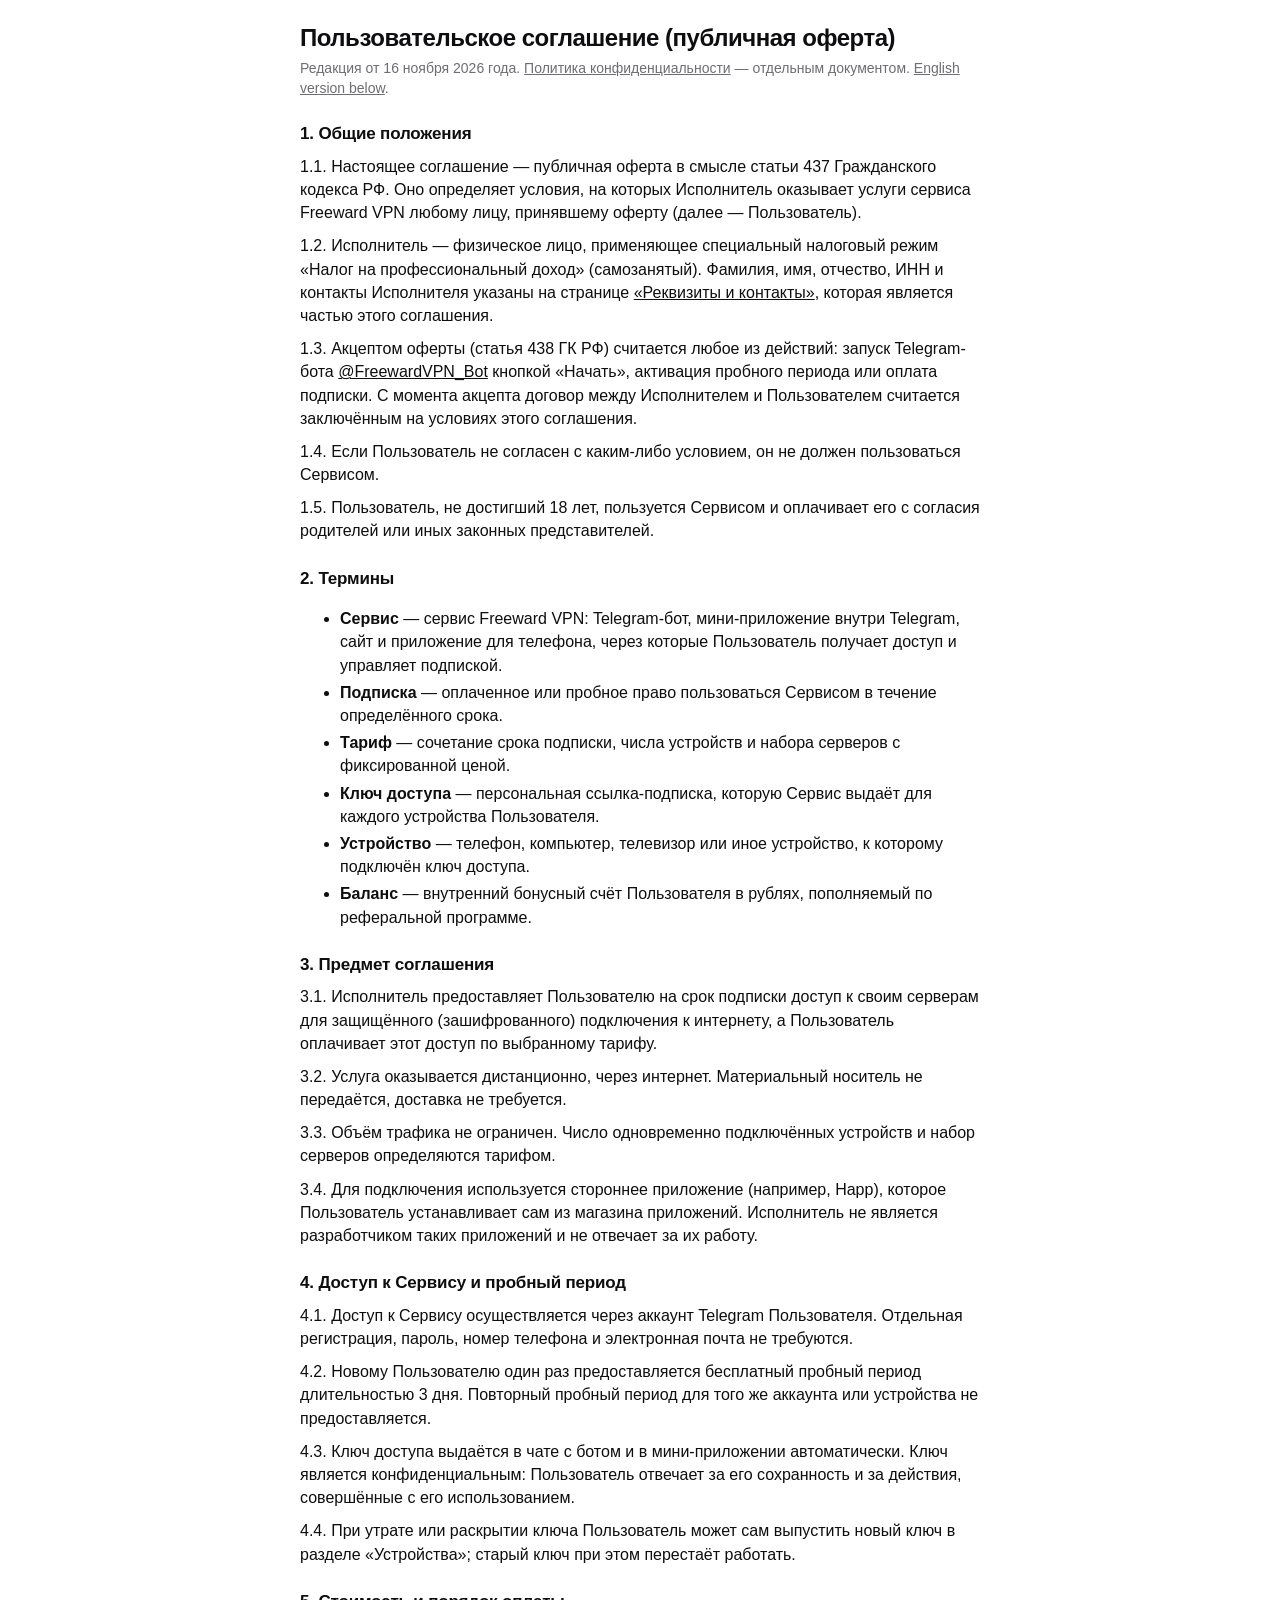
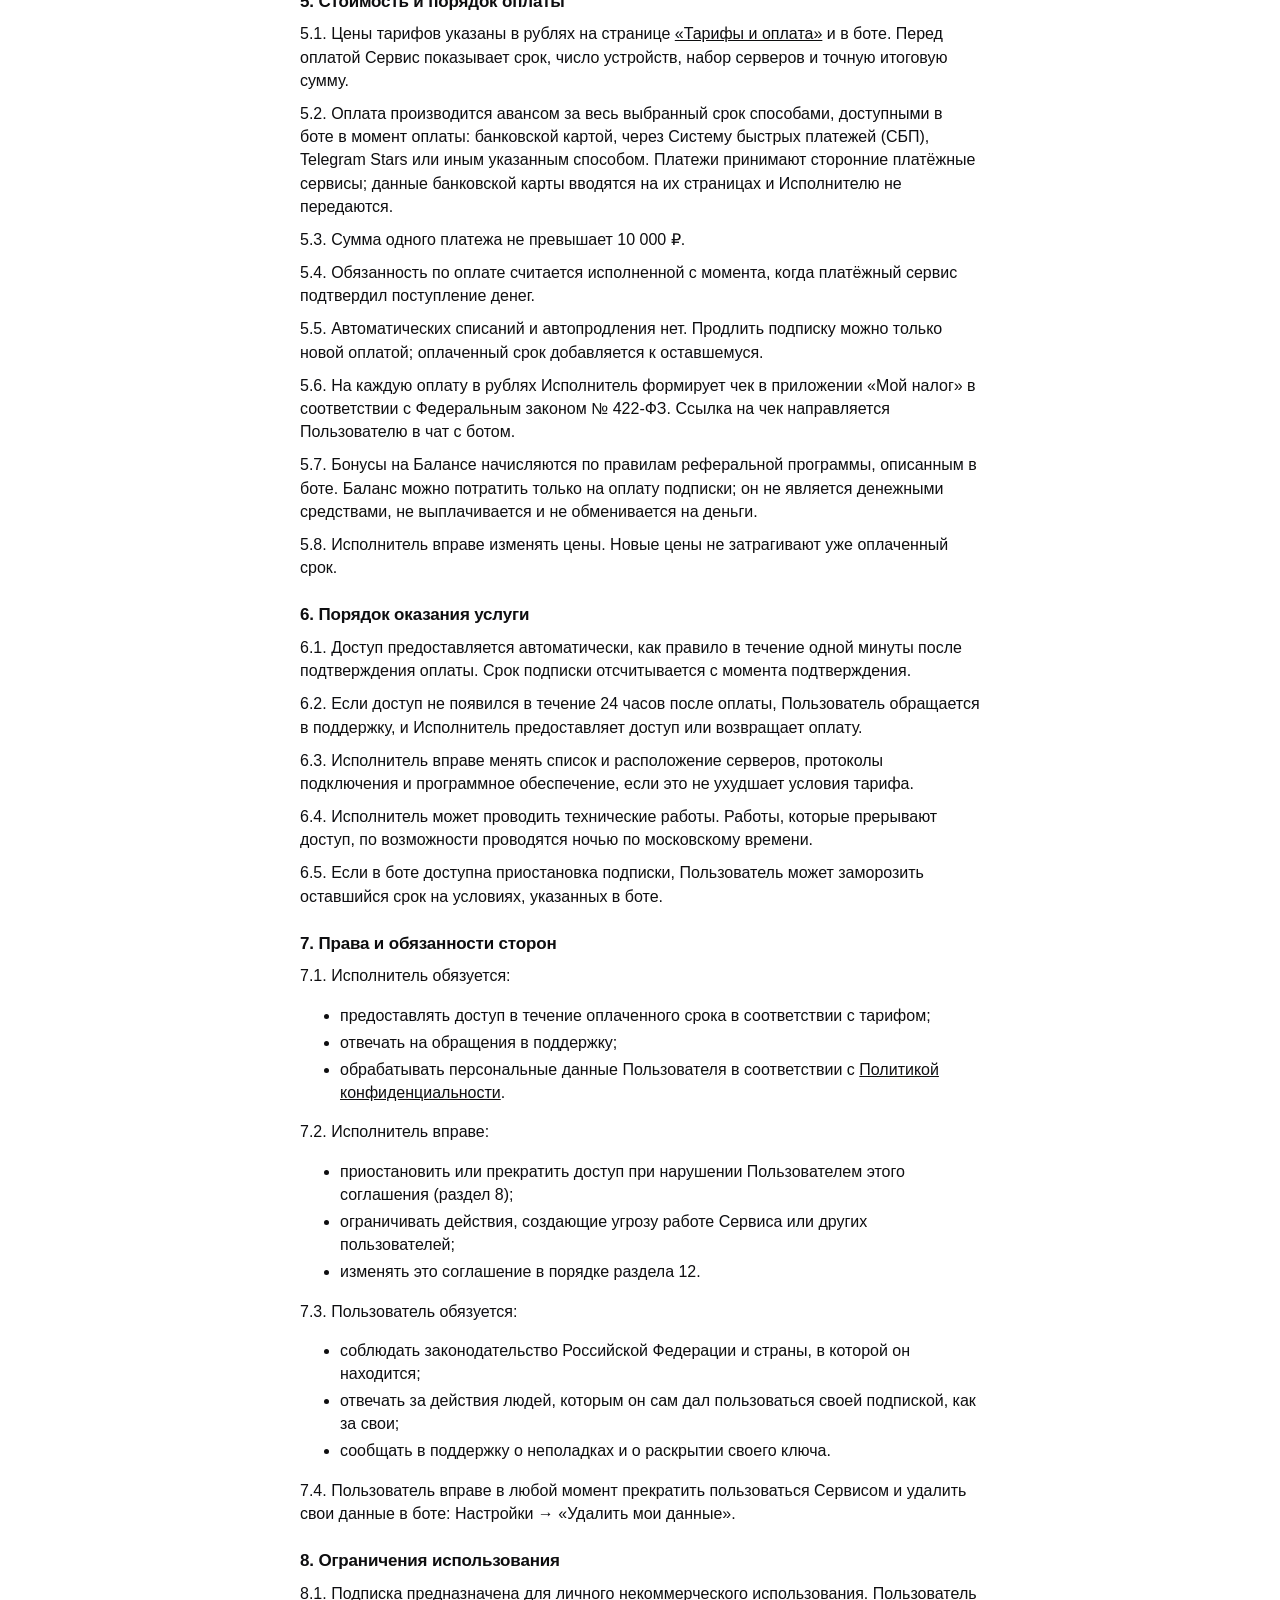
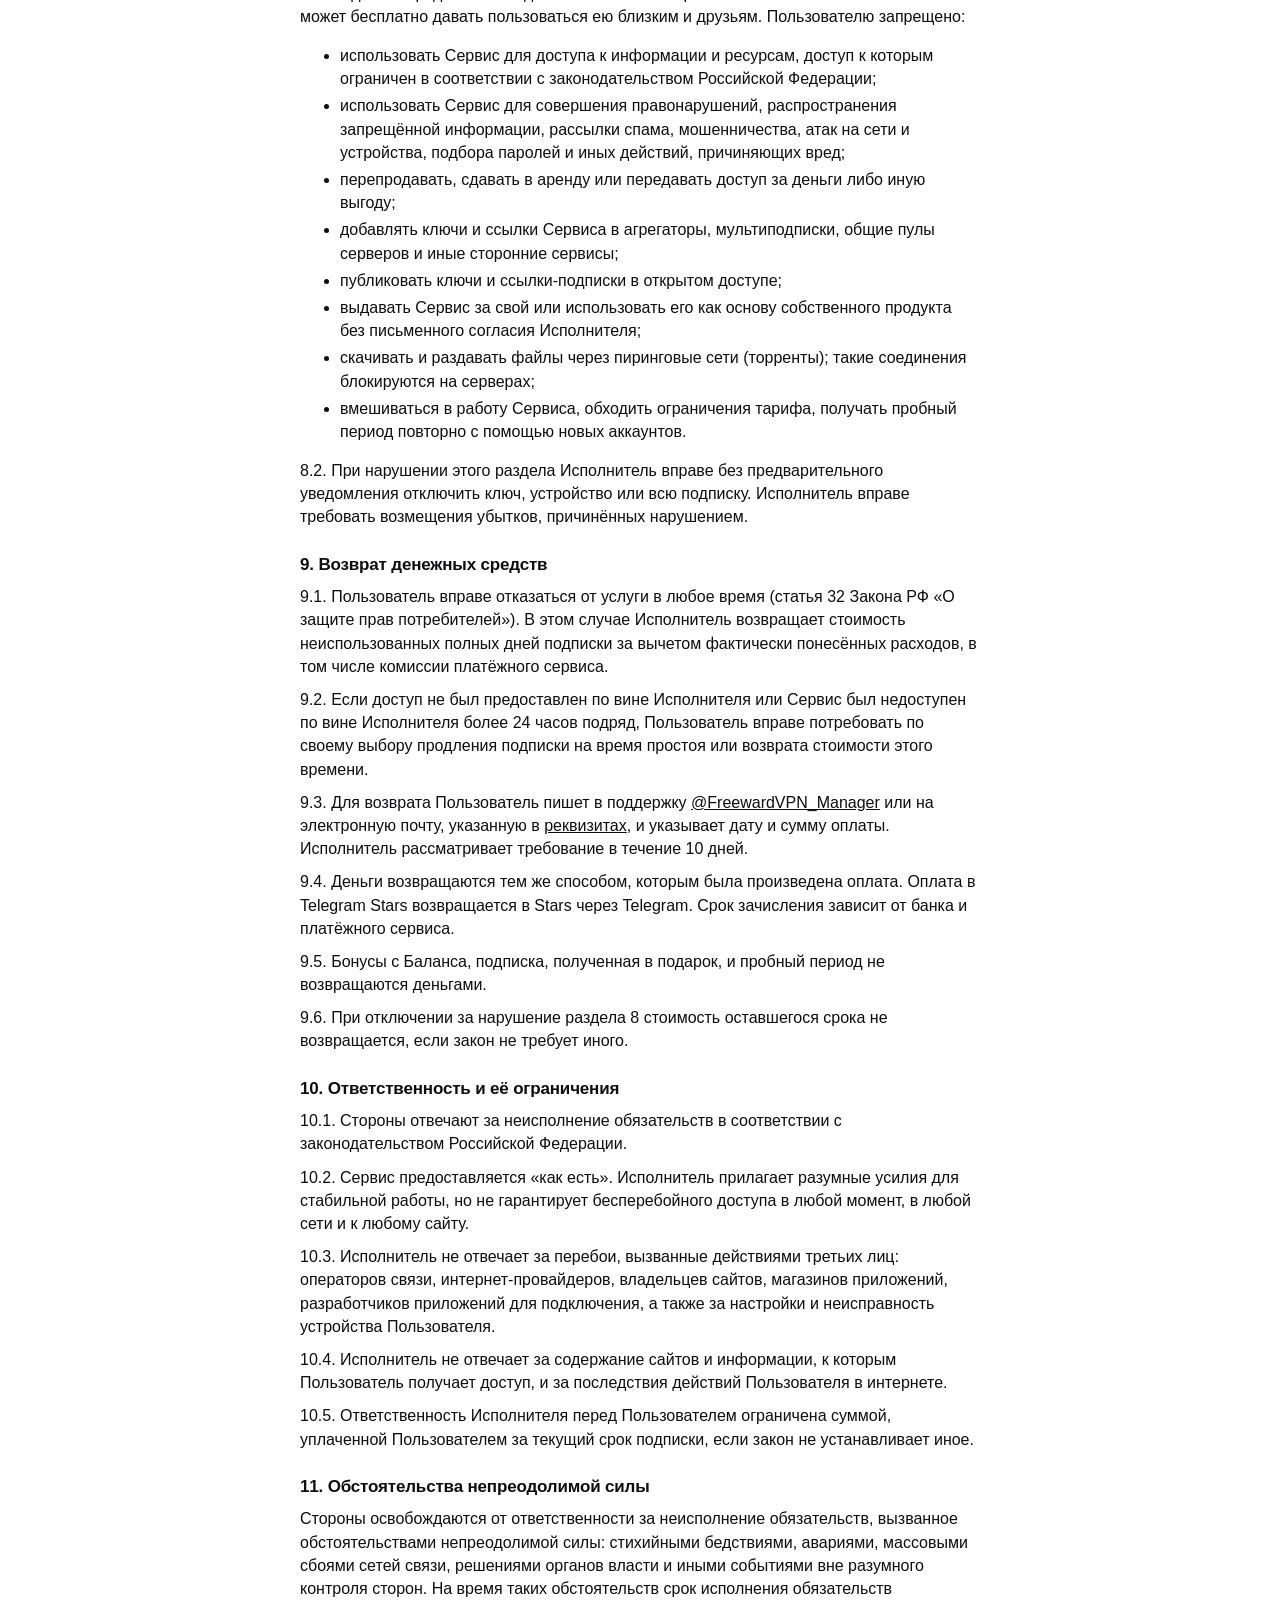
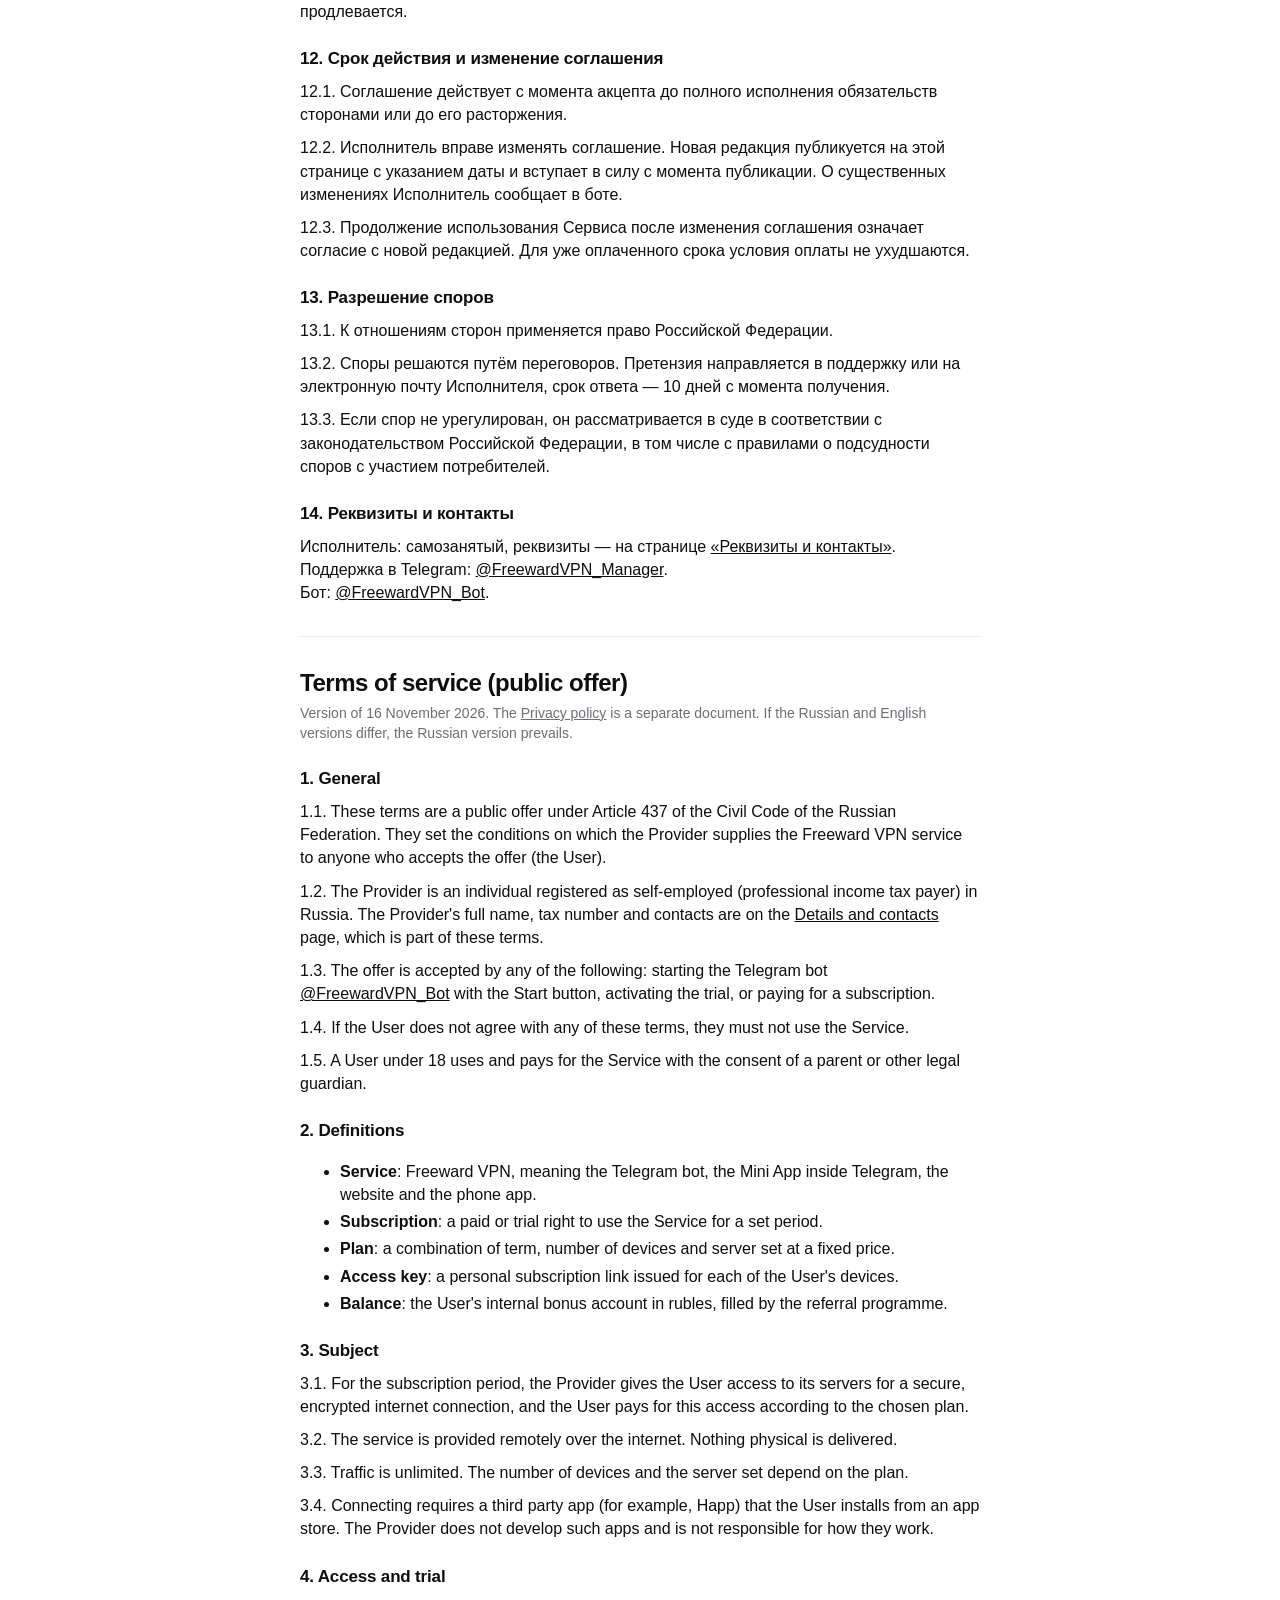
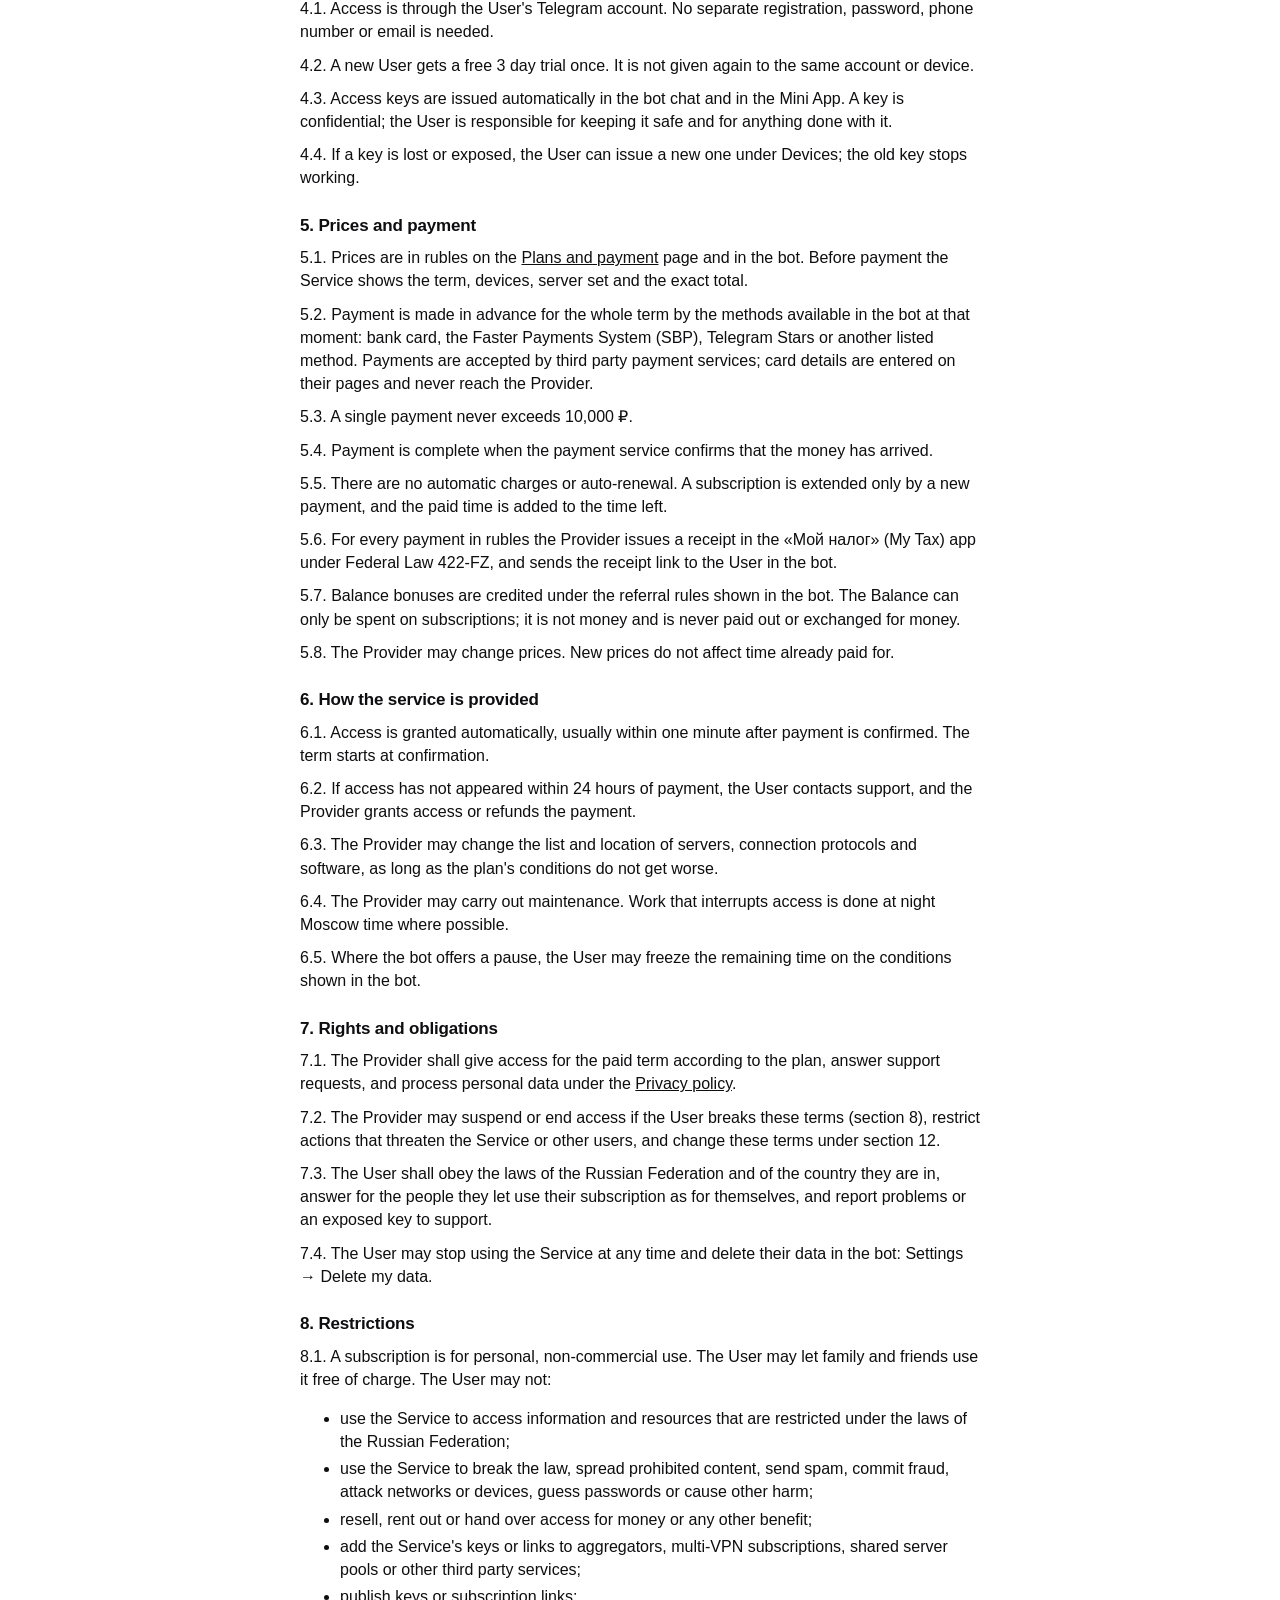
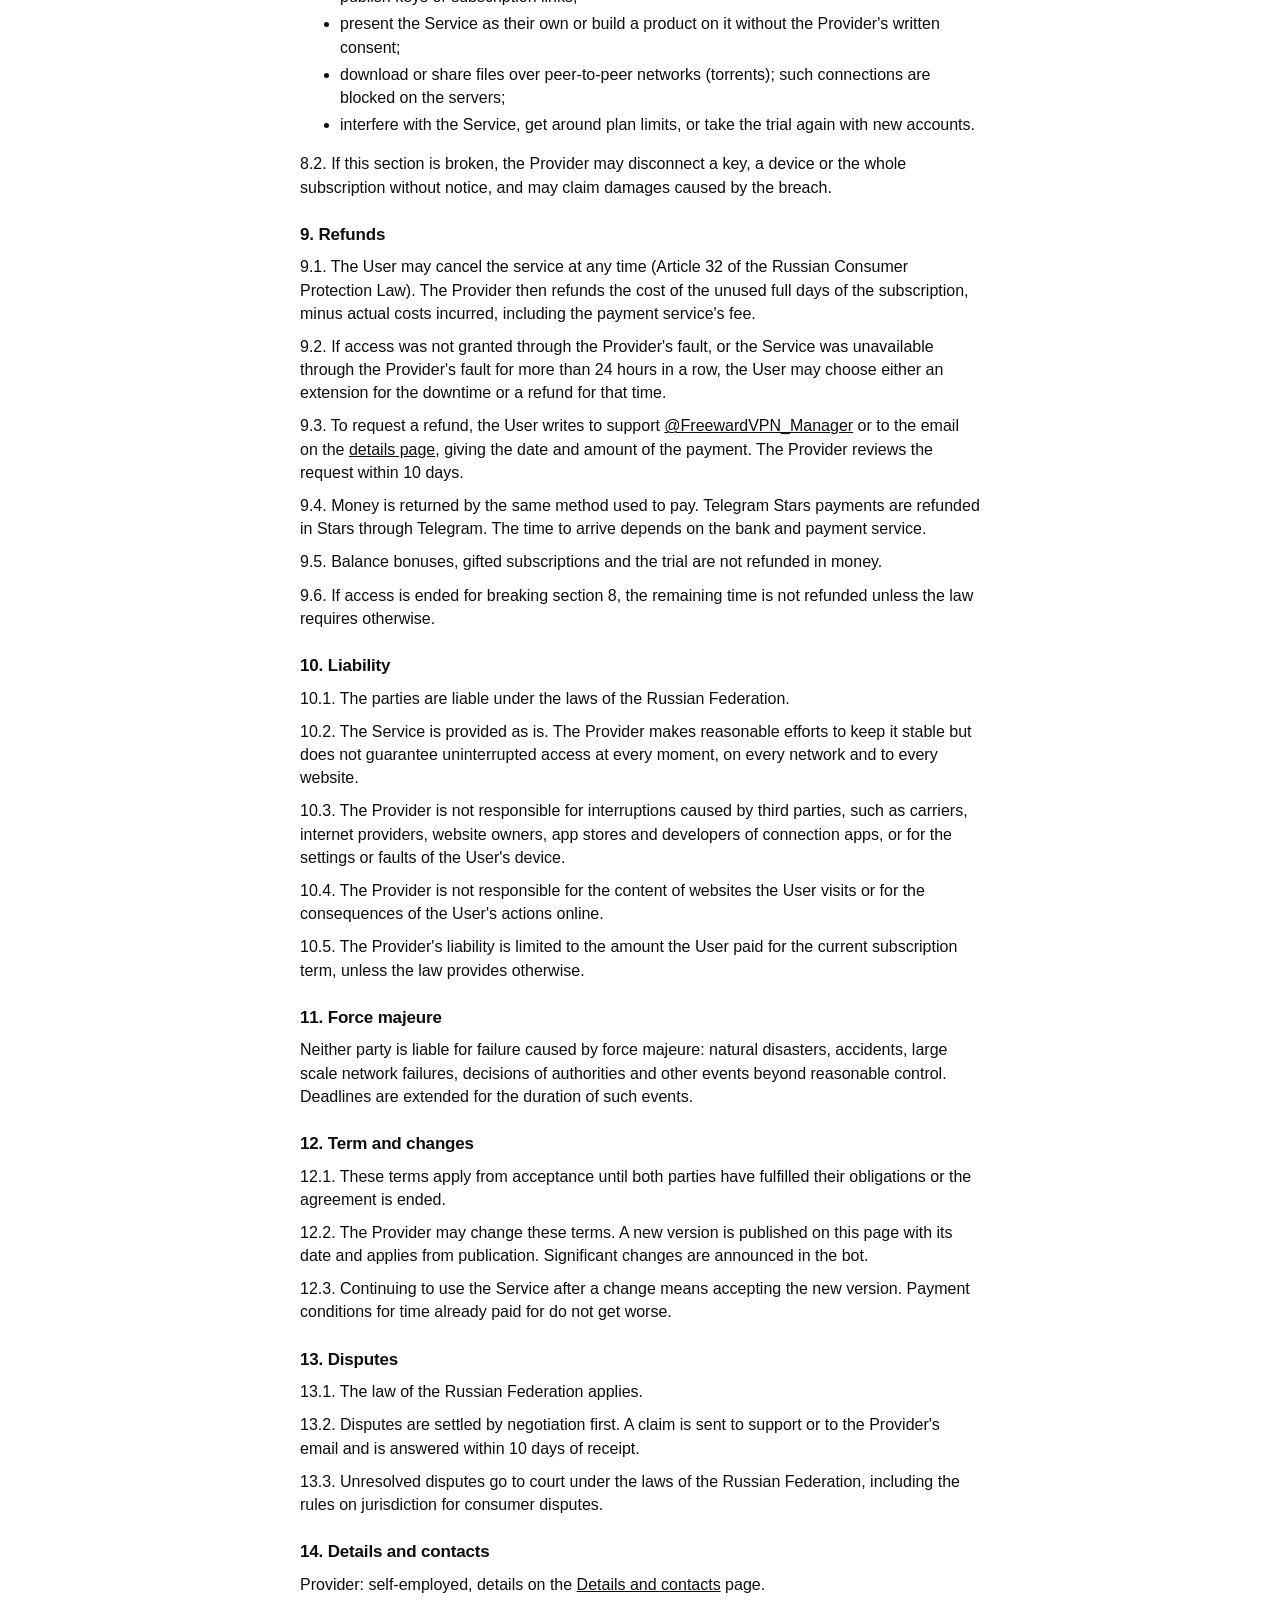
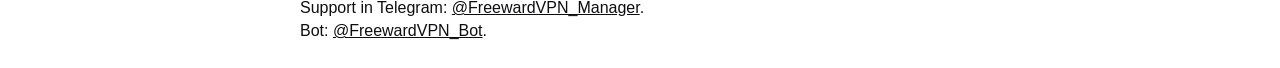
==== commit c4001b1b: "Sharing with friends allowed; new data described" ====
--- a/terms.html
+++ b/terms.html
@@ -73,13 +73,13 @@
     <p>7.3. Пользователь обязуется:</p>
     <ul>
       <li>соблюдать законодательство Российской Федерации и страны, в которой он находится;</li>
-      <li>не передавать ключи доступа третьим лицам, кроме членов семьи в пределах числа устройств тарифа;</li>
+      <li>отвечать за действия людей, которым он сам дал пользоваться своей подпиской, как за свои;</li>
       <li>сообщать в поддержку о неполадках и о раскрытии своего ключа.</li>
     </ul>
     <p>7.4. Пользователь вправе в любой момент прекратить пользоваться Сервисом и удалить свои данные в боте: Настройки → «Удалить мои данные».</p>
 
     <h2>8. Ограничения использования</h2>
-    <p>8.1. Подписка предназначена только для личного некоммерческого использования. Пользователю запрещено:</p>
+    <p>8.1. Подписка предназначена для личного некоммерческого использования. Пользователь может бесплатно давать пользоваться ею близким и друзьям. Пользователю запрещено:</p>
     <ul>
       <li>использовать Сервис для доступа к информации и ресурсам, доступ к которым ограничен в соответствии с законодательством Российской Федерации;</li>
       <li>использовать Сервис для совершения правонарушений, распространения запрещённой информации, рассылки спама, мошенничества, атак на сети и устройства, подбора паролей и иных действий, причиняющих вред;</li>
@@ -178,11 +178,11 @@
     <h2>7. Rights and obligations</h2>
     <p>7.1. The Provider shall give access for the paid term according to the plan, answer support requests, and process personal data under the <a href="privacy.html">Privacy policy</a>.</p>
     <p>7.2. The Provider may suspend or end access if the User breaks these terms (section 8), restrict actions that threaten the Service or other users, and change these terms under section 12.</p>
-    <p>7.3. The User shall obey the laws of the Russian Federation and of the country they are in, not hand keys to others except family members within the plan's device limit, and report problems or an exposed key to support.</p>
+    <p>7.3. The User shall obey the laws of the Russian Federation and of the country they are in, answer for the people they let use their subscription as for themselves, and report problems or an exposed key to support.</p>
     <p>7.4. The User may stop using the Service at any time and delete their data in the bot: Settings → Delete my data.</p>
 
     <h2>8. Restrictions</h2>
-    <p>8.1. A subscription is for personal, non-commercial use only. The User may not:</p>
+    <p>8.1. A subscription is for personal, non-commercial use. The User may let family and friends use it free of charge. The User may not:</p>
     <ul>
       <li>use the Service to access information and resources that are restricted under the laws of the Russian Federation;</li>
       <li>use the Service to break the law, spread prohibited content, send spam, commit fraud, attack networks or devices, guess passwords or cause other harm;</li>
